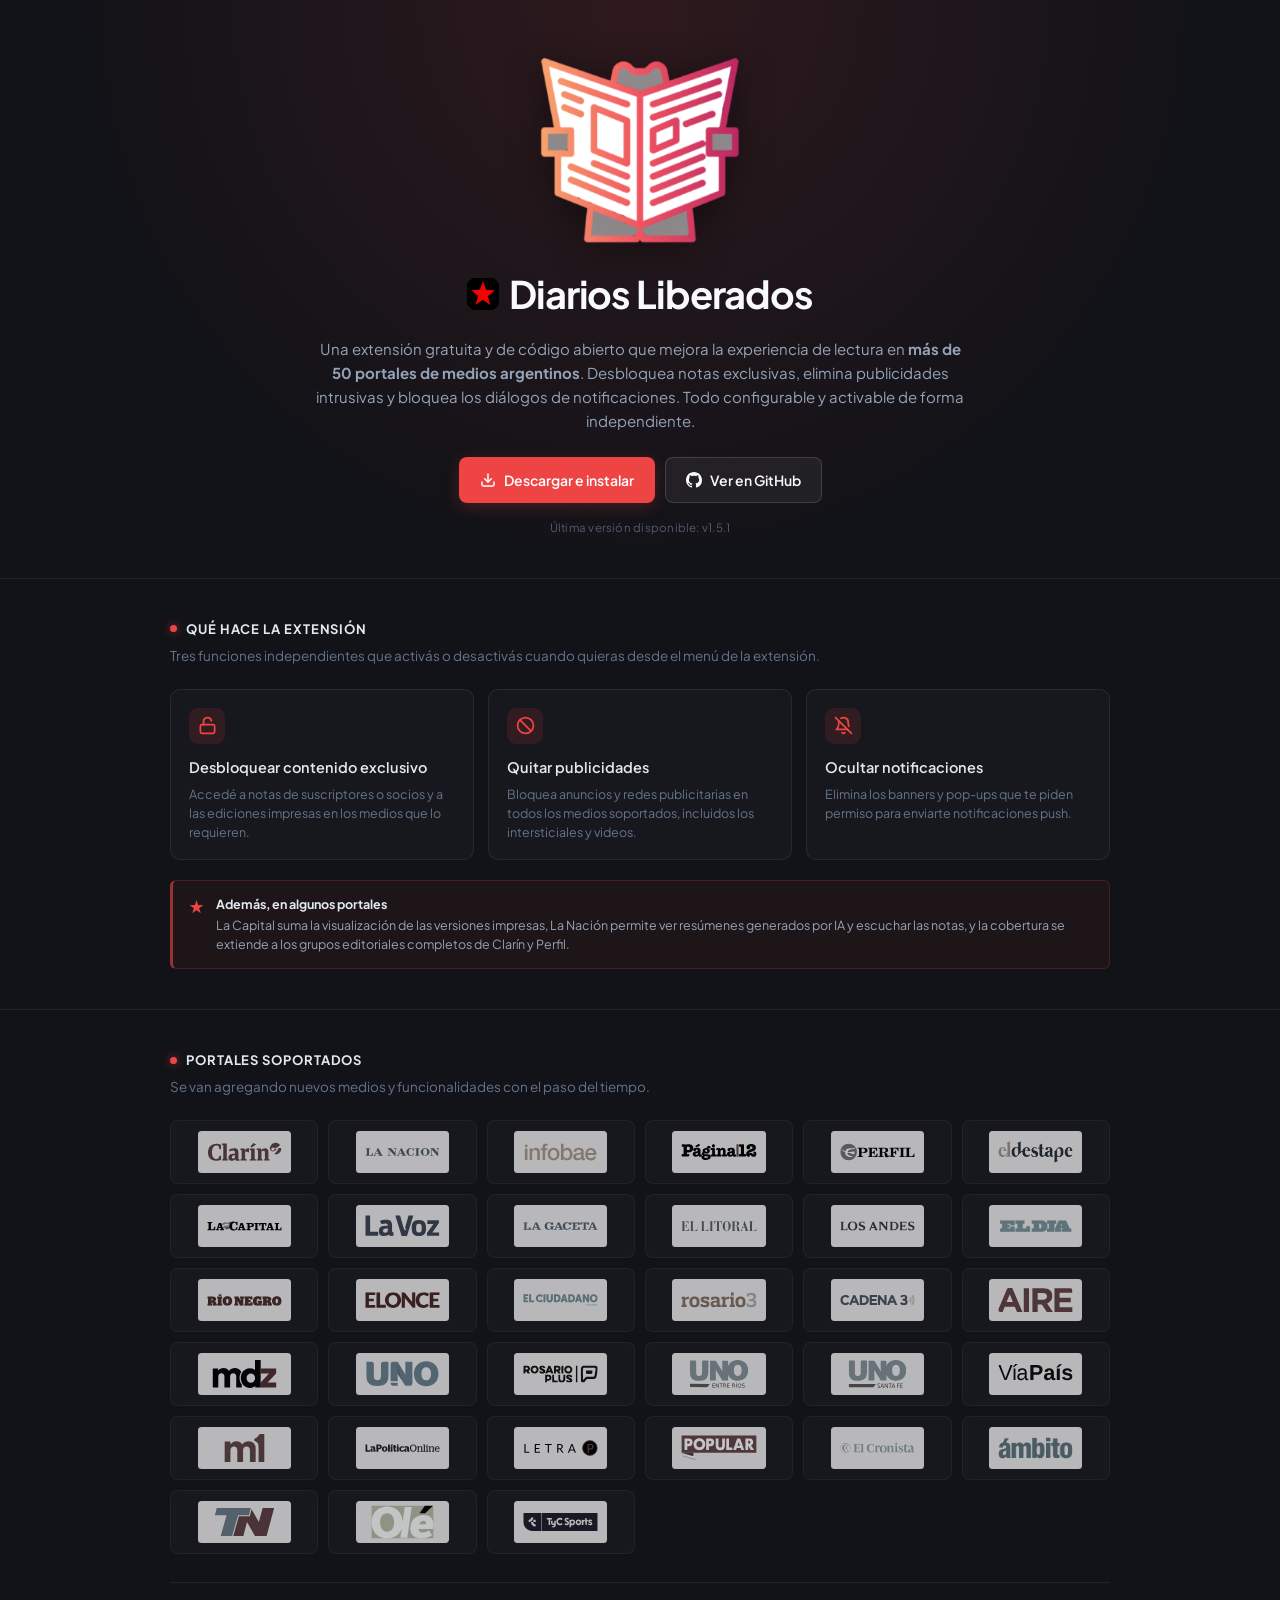
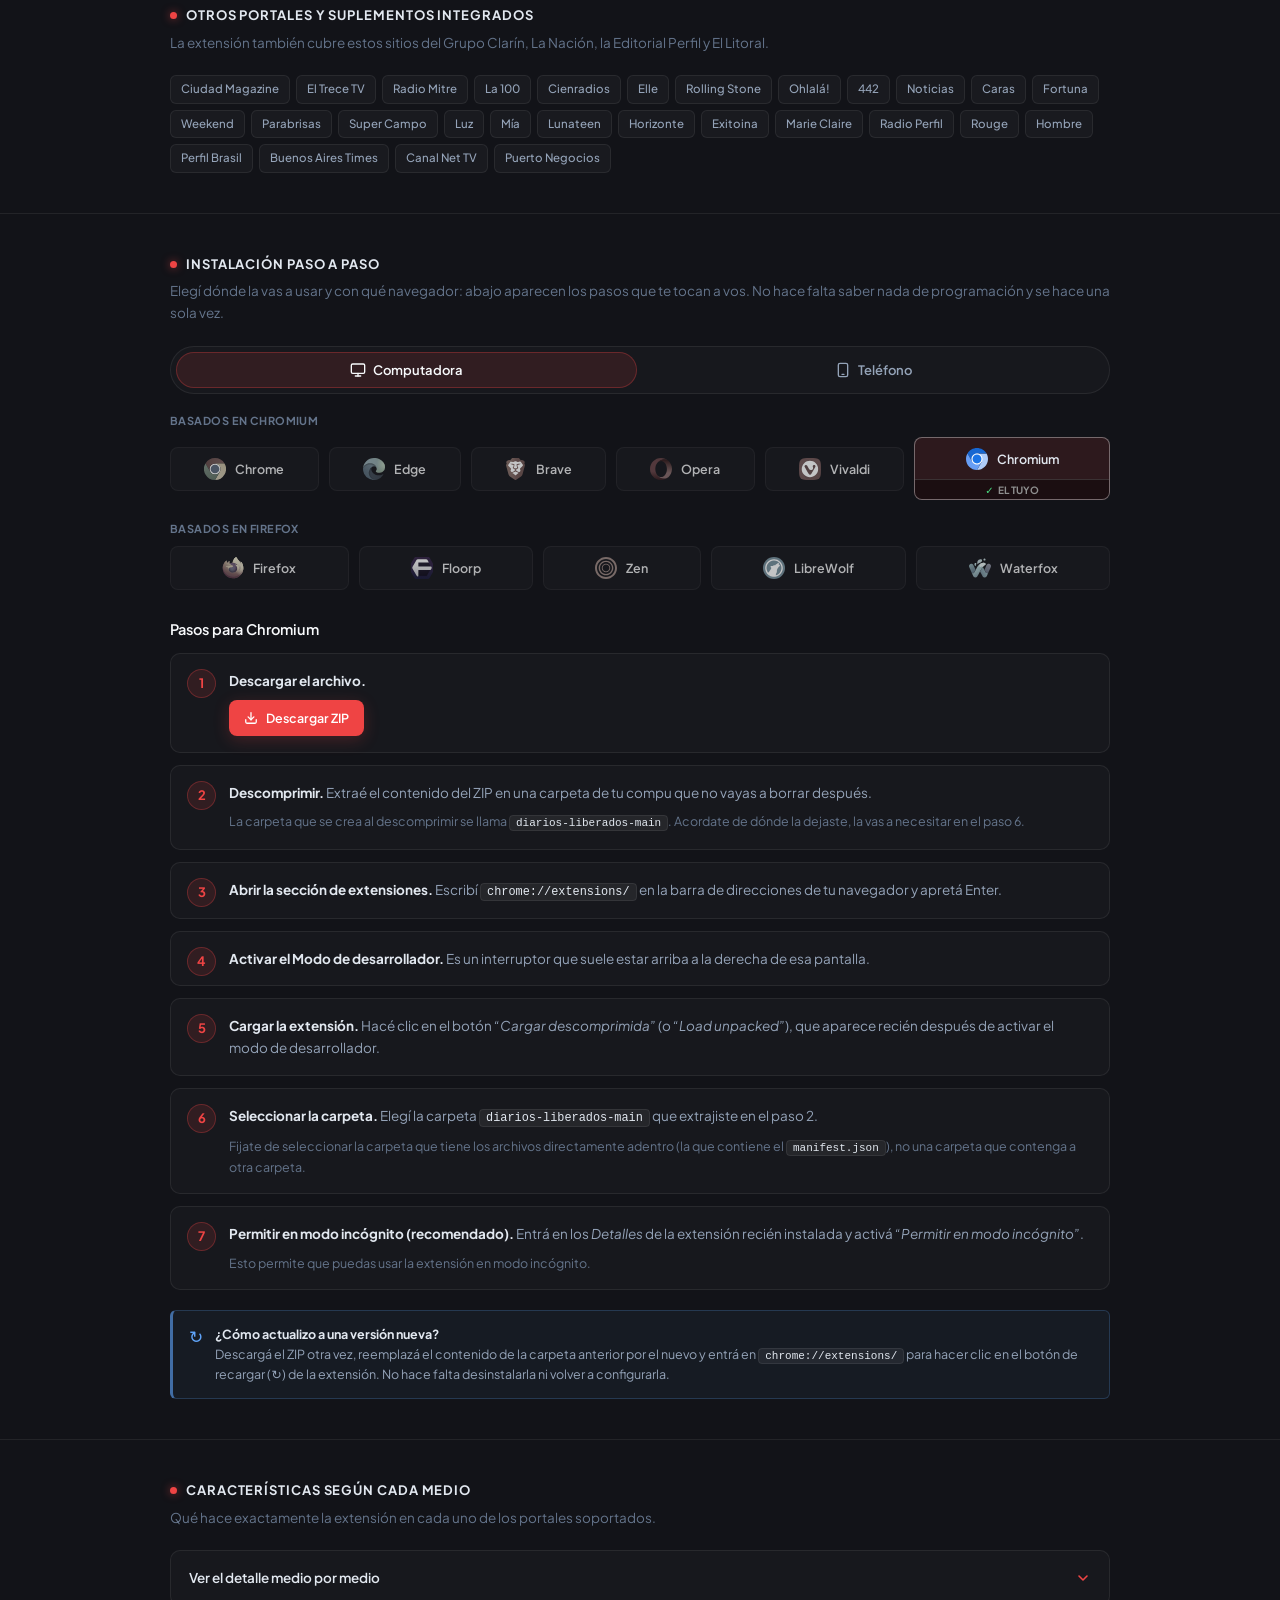
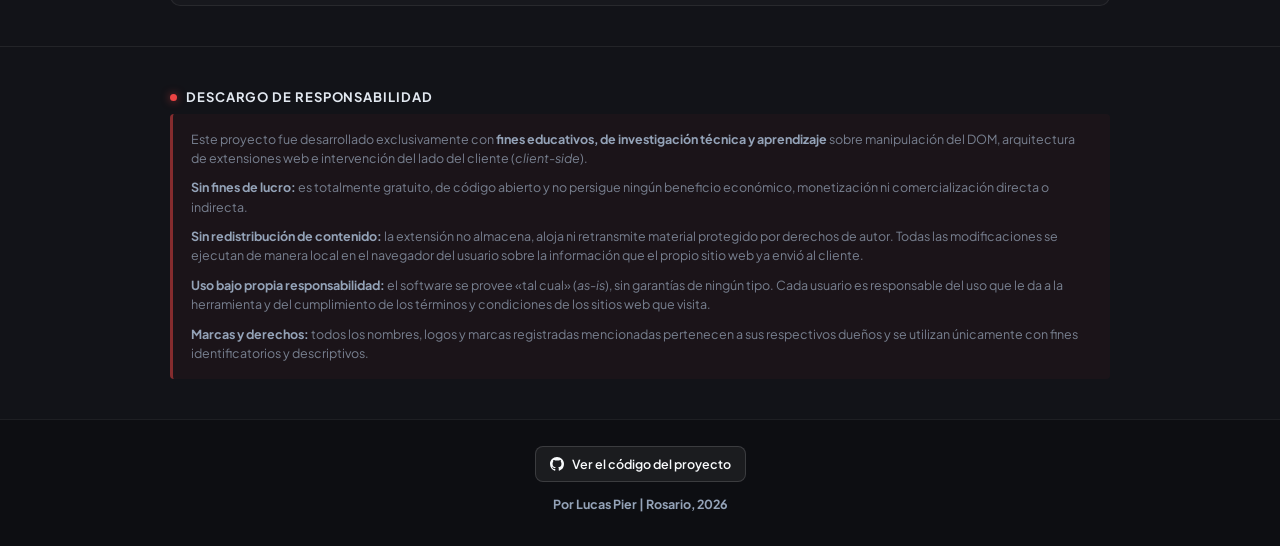
==== index.html @ 89cc28f6 "fix(landing): se corrige la captura del aviso de instalación en Firefox" ====
<!DOCTYPE html>
<html lang="es-AR">

<head>
    <meta charset="utf-8">
    <meta name="viewport" content="width=device-width, initial-scale=1.0">
    <title>Diarios Liberados — Mejorá tu lectura en los diarios argentinos</title>
    <meta name="description"
        content="Extensión gratuita que desbloquea notas de suscriptores, quita publicidades y bloquea notificaciones en más de 50 medios argentinos. Chrome, Firefox y Android.">
    <meta name="author" content="Lucas Pier">
    <meta name="theme-color" content="#121318">

    <!-- El popup abre esta página con ?version=X.Y.Z, así que existen tantas URLs
         distintas como versiones publicadas. El canonical las consolida en una. -->
    <link rel="canonical" href="https://lucaspier.github.io/diarios-liberados/">
    <meta name="robots" content="index, follow, max-image-preview:large">

    <link rel="icon" type="image/png" sizes="32x32" href="imagenes/favicon-32x32.png">
    <link rel="icon" type="image/png" sizes="96x96" href="imagenes/favicon-96x96.png">
    <link rel="apple-touch-icon" href="imagenes/favicon-144x144.png">

    <!-- Open Graph. Las URLs van absolutas a propósito: los scrapers de las redes
         y de los mensajeros no resuelven rutas relativas y dejarían la tarjeta sin
         imagen. -->
    <meta property="og:type" content="website">
    <meta property="og:site_name" content="Diarios Liberados">
    <meta property="og:locale" content="es_AR">
    <meta property="og:url" content="https://lucaspier.github.io/diarios-liberados/">
    <meta property="og:title" content="Diarios Liberados — Mejorá tu lectura en los diarios argentinos">
    <meta property="og:description"
        content="Extensión gratuita que desbloquea notas de suscriptores, quita publicidades y bloquea notificaciones en más de 50 medios argentinos. Chrome, Firefox y Android.">
    <meta property="og:image" content="https://lucaspier.github.io/diarios-liberados/imagenes/ogimage.png">
    <meta property="og:image:width" content="1200">
    <meta property="og:image:height" content="630">
    <meta property="og:image:alt" content="Diarios Liberados: extensión para leer los diarios argentinos sin publicidades ni muros de pago">

    <meta name="twitter:card" content="summary_large_image">
    <meta name="twitter:title" content="Diarios Liberados — Mejorá tu lectura en los diarios argentinos">
    <meta name="twitter:description"
        content="Extensión gratuita que desbloquea notas de suscriptores, quita publicidades y bloquea notificaciones en más de 50 medios argentinos.">
    <meta name="twitter:image" content="https://lucaspier.github.io/diarios-liberados/imagenes/ogimage.png">

    <link rel="preconnect" href="https://fonts.googleapis.com">
    <link rel="preconnect" href="https://fonts.gstatic.com" crossorigin>
    <link href="https://fonts.googleapis.com/css2?family=Plus+Jakarta+Sans:wght@400;500;600;700&display=swap"
        rel="stylesheet">
    <link rel="stylesheet" href="css/landing.css">

    <!-- Datos estructurados para los buscadores.
         Sin `softwareVersion` a propósito: el número de versión vive únicamente en
         manifest.json y acá quedaría desactualizado en cada release. -->
    <script type="application/ld+json">
    {
        "@context": "https://schema.org",
        "@type": "SoftwareApplication",
        "name": "Diarios Liberados",
        "applicationCategory": "BrowserApplication",
        "operatingSystem": "Windows, macOS, Linux, Android",
        "url": "https://lucaspier.github.io/diarios-liberados/",
        "image": "https://lucaspier.github.io/diarios-liberados/imagenes/ogimage.png",
        "description": "Extensión gratuita y de código abierto que mejora la lectura en más de 50 portales de medios argentinos: desbloquea notas de suscriptores, quita publicidades y bloquea los diálogos de notificaciones. Disponible para navegadores basados en Chromium, para Firefox y para Firefox en Android.",
        "inLanguage": "es-AR",
        "isAccessibleForFree": true,
        "author": {
            "@type": "Person",
            "name": "Lucas Pier"
        },
        "offers": {
            "@type": "Offer",
            "price": "0",
            "priceCurrency": "ARS"
        },
        "codeRepository": "https://github.com/LucasPier/diarios-liberados"
    }
    </script>
</head>

<body>

    <!-- ═══════════════════════════════════════════════════════
         Hero
         ═══════════════════════════════════════════════════════ -->
    <header class="hero">
        <div class="wrap">
            <img src="imagenes/lector.png" alt="" class="hero-logo" width="512" height="512" fetchpriority="high">
            <h1><img src="imagenes/favicon-96x96.png" alt="" width="32" height="32">Diarios Liberados</h1>

            <p class="hero-desc">
                Una extensión gratuita y de código abierto que mejora la experiencia de lectura en
                <strong>más de 50 portales de medios argentinos</strong>. Desbloquea notas exclusivas,
                elimina publicidades intrusivas y bloquea los diálogos de notificaciones.
                Todo configurable y activable de forma independiente.
            </p>

            <div class="hero-actions">
                <a class="btn btn-accent" href="#instalacion">
                    <svg width="16" height="16" viewBox="0 0 24 24" fill="none" stroke="currentColor" stroke-width="2.2"
                        stroke-linecap="round" stroke-linejoin="round" aria-hidden="true">
                        <path d="M21 15v4a2 2 0 0 1-2 2H5a2 2 0 0 1-2-2v-4" />
                        <polyline points="7 10 12 15 17 10" />
                        <line x1="12" y1="15" x2="12" y2="3" />
                    </svg>
                    Descargar e instalar
                </a>
                <a class="btn btn-ghost" href="https://github.com/LucasPier/diarios-liberados" target="_blank"
                    rel="noopener">
                    <svg width="16" height="16" viewBox="0 0 24 24" fill="currentColor" aria-hidden="true">
                        <path
                            d="M12 0C5.37 0 0 5.37 0 12c0 5.31 3.435 9.795 8.205 11.385.6.105.825-.255.825-.57 0-.285-.015-1.23-.015-2.235-3.015.555-3.795-.735-4.035-1.41-.135-.345-.72-1.41-1.23-1.695-.42-.225-1.02-.78-.015-.795.945-.015 1.62.87 1.845 1.23 1.08 1.815 2.805 1.305 3.495.99.105-.78.42-1.305.765-1.605-2.67-.3-5.46-1.335-5.46-5.925 0-1.305.465-2.385 1.23-3.225-.12-.3-.54-1.53.12-3.18 0 0 1.005-.315 3.3 1.23.96-.27 1.98-.405 3-.405s2.04.135 3 .405c2.295-1.56 3.3-1.23 3.3-1.23.66 1.65.24 2.88.12 3.18.765.84 1.23 1.905 1.23 3.225 0 4.605-2.805 5.625-5.475 5.925.435.375.81 1.095.81 2.22 0 1.605-.015 2.895-.015 3.3 0 .315.225.69.825.57A12.02 12.02 0 0024 12c0-6.63-5.37-12-12-12z" />
                    </svg>
                    Ver en GitHub
                </a>
            </div>

            <!-- Nota discreta: solo se muestra cuando NO hay comparación de versiones -->
            <p class="version-note" id="version-badge" hidden></p>

            <!-- Estado de versión: lo completa js/landing.js según ?version=X.Y.Z -->
            <div class="version-status" id="version-status" hidden>
                <span class="version-status-icon" id="version-status-icon" aria-hidden="true"></span>
                <div class="version-status-body">
                    <strong class="version-status-title" id="version-status-title"></strong>
                    <span class="version-status-text" id="version-status-text"></span>
                </div>
                <a class="btn btn-accent btn-sm" id="version-status-action" href="#instalacion" hidden>Descargar</a>
            </div>
        </div>
    </header>

    <main>

        <!-- ═══════════════════════════════════════════════════
             Qué hace
             ═══════════════════════════════════════════════════ -->
        <section id="funcionalidades">
            <div class="wrap">
                <h2 class="section-title"><span class="badge-dot"></span> Qué hace la extensión</h2>
                <p class="section-lead">Tres funciones independientes que activás o desactivás cuando quieras desde el
                    menú de la extensión.</p>

                <div class="features">
                    <article class="feature-card">
                        <div class="feature-icon">
                            <svg width="19" height="19" viewBox="0 0 24 24" fill="none" stroke="currentColor"
                                stroke-width="2.2" stroke-linecap="round" stroke-linejoin="round" aria-hidden="true">
                                <rect x="3" y="11" width="18" height="11" rx="2" />
                                <path d="M7 11V7a5 5 0 0 1 9.9-1" />
                            </svg>
                        </div>
                        <h3>Desbloquear contenido exclusivo</h3>
                        <p>Accedé a notas de suscriptores o socios y a las ediciones impresas en los medios que lo
                            requieren.</p>
                    </article>

                    <article class="feature-card">
                        <div class="feature-icon">
                            <svg width="19" height="19" viewBox="0 0 24 24" fill="none" stroke="currentColor"
                                stroke-width="2.2" stroke-linecap="round" stroke-linejoin="round" aria-hidden="true">
                                <circle cx="12" cy="12" r="10" />
                                <line x1="4.93" y1="4.93" x2="19.07" y2="19.07" />
                            </svg>
                        </div>
                        <h3>Quitar publicidades</h3>
                        <p>Bloquea anuncios y redes publicitarias en todos los medios soportados, incluidos los
                            intersticiales y videos.</p>
                    </article>

                    <article class="feature-card">
                        <div class="feature-icon">
                            <svg width="19" height="19" viewBox="0 0 24 24" fill="none" stroke="currentColor"
                                stroke-width="2.2" stroke-linecap="round" stroke-linejoin="round" aria-hidden="true">
                                <path d="M13.73 21a2 2 0 0 1-3.46 0" />
                                <path d="M18.63 13A17.9 17.9 0 0 1 18 8" />
                                <path d="M6.26 6.26A5.86 5.86 0 0 0 6 8c0 7-3 9-3 9h14" />
                                <path d="M18 8a6 6 0 0 0-9.33-5" />
                                <line x1="2" y1="2" x2="22" y2="22" />
                            </svg>
                        </div>
                        <h3>Ocultar notificaciones</h3>
                        <p>Elimina los banners y pop-ups que te piden permiso para enviarte notificaciones push.</p>
                    </article>
                </div>

                <div class="callout" style="margin-top:20px">
                    <span class="callout-icon" aria-hidden="true">★</span>
                    <p>
                        <strong>Además, en algunos portales</strong>
                        La Capital suma la visualización de las versiones impresas, La Nación permite ver resúmenes
                        generados por IA y escuchar las notas, y la cobertura se extiende a los grupos editoriales
                        completos de Clarín y Perfil.
                    </p>
                </div>
            </div>
        </section>

        <!-- ═══════════════════════════════════════════════════
             Portales soportados
             ═══════════════════════════════════════════════════ -->
        <section id="portales">
            <div class="wrap">
                <h2 class="section-title"><span class="badge-dot"></span> Portales soportados</h2>
                <p class="section-lead">Se van agregando nuevos medios y funcionalidades con el paso del tiempo.</p>

                <div class="portales-grid">
                    <a class="portal-card" href="#medio-clarin" title="Ver qué hace la extensión en Clarín"><img src="imagenes/logos/clarin.svg" alt="Clarín" loading="lazy"></a>
                    <a class="portal-card" href="#medio-lanacion" title="Ver qué hace la extensión en La Nación"><img src="imagenes/logos/lanacion.svg" alt="La Nación" loading="lazy"></a>
                    <a class="portal-card" href="#medio-infobae" title="Ver qué hace la extensión en Infobae"><img src="imagenes/logos/infobae.svg" alt="Infobae" loading="lazy"></a>
                    <a class="portal-card" href="#medio-pagina12" title="Ver qué hace la extensión en Página/12"><img src="imagenes/logos/pagina12.svg" alt="Página/12" loading="lazy"></a>
                    <a class="portal-card" href="#medio-perfil" title="Ver qué hace la extensión en Perfil"><img src="imagenes/logos/perfil.svg" alt="Perfil" loading="lazy"></a>
                    <a class="portal-card" href="#medio-eldestape" title="Ver qué hace la extensión en El Destape"><img src="imagenes/logos/eldestape.svg" alt="El Destape" loading="lazy"></a>
                    <a class="portal-card" href="#medio-lacapital" title="Ver qué hace la extensión en La Capital"><img src="imagenes/logos/lacapital.svg" alt="La Capital" loading="lazy"></a>
                    <a class="portal-card" href="#medio-lavoz" title="Ver qué hace la extensión en La Voz del Interior"><img src="imagenes/logos/lavoz.svg" alt="La Voz del Interior" loading="lazy"></a>
                    <a class="portal-card" href="#medio-lagaceta" title="Ver qué hace la extensión en La Gaceta"><img src="imagenes/logos/lagaceta.svg" alt="La Gaceta" loading="lazy"></a>
                    <a class="portal-card" href="#medio-ellitoral" title="Ver qué hace la extensión en El Litoral"><img src="imagenes/logos/ellitoral.svg" alt="El Litoral" loading="lazy"></a>
                    <a class="portal-card" href="#medio-losandes" title="Ver qué hace la extensión en Los Andes"><img src="imagenes/logos/losandes.svg" alt="Los Andes" loading="lazy"></a>
                    <a class="portal-card" href="#medio-eldia" title="Ver qué hace la extensión en El Día"><img src="imagenes/logos/eldia.svg" alt="El Día" loading="lazy"></a>
                    <a class="portal-card" href="#medio-rionegro" title="Ver qué hace la extensión en Río Negro"><img src="imagenes/logos/rionegro.svg" alt="Río Negro" loading="lazy"></a>
                    <a class="portal-card" href="#medio-elonce" title="Ver qué hace la extensión en Elonce"><img src="imagenes/logos/elonce.svg" alt="Elonce" loading="lazy"></a>
                    <a class="portal-card" href="#medio-elciudadano" title="Ver qué hace la extensión en El Ciudadano"><img src="imagenes/logos/elciudadano.svg" alt="El Ciudadano" loading="lazy"></a>
                    <a class="portal-card" href="#medio-rosario3" title="Ver qué hace la extensión en Rosario3"><img src="imagenes/logos/rosario3.svg" alt="Rosario3" loading="lazy"></a>
                    <a class="portal-card" href="#medio-cadena3" title="Ver qué hace la extensión en Cadena 3"><img src="imagenes/logos/cadena3.svg" alt="Cadena 3" loading="lazy"></a>
                    <a class="portal-card" href="#medio-airedesantafe" title="Ver qué hace la extensión en Aire de Santa Fe"><img src="imagenes/logos/airedesantafe.svg" alt="Aire de Santa Fe" loading="lazy"></a>
                    <a class="portal-card" href="#medio-mdz" title="Ver qué hace la extensión en MDZ Online"><img src="imagenes/logos/mdz.svg" alt="MDZ Online" loading="lazy"></a>
                    <a class="portal-card" href="#medio-uno" title="Ver qué hace la extensión en Diario Uno"><img src="imagenes/logos/uno.svg" alt="Diario Uno" loading="lazy"></a>
                    <a class="portal-card" href="#medio-rosarioplus" title="Ver qué hace la extensión en Rosario Plus"><img src="imagenes/logos/rosarioplus.svg" alt="Rosario Plus" loading="lazy"></a>
                    <a class="portal-card" href="#medio-unoentrerios" title="Ver qué hace la extensión en Diario Uno Entre Ríos"><img src="imagenes/logos/unoentrerios.svg" alt="Diario Uno Entre Ríos" loading="lazy"></a>
                    <a class="portal-card" href="#medio-unosantafe" title="Ver qué hace la extensión en Diario Uno Santa Fe"><img src="imagenes/logos/unosantafe.svg" alt="Diario Uno Santa Fe" loading="lazy"></a>
                    <a class="portal-card" href="#medio-viapais" title="Ver qué hace la extensión en Vía País"><img src="imagenes/logos/viapais.svg" alt="Vía País" loading="lazy"></a>
                    <a class="portal-card" href="#medio-minutouno" title="Ver qué hace la extensión en Minuto Uno"><img src="imagenes/logos/minutouno.svg" alt="Minuto Uno" loading="lazy"></a>
                    <a class="portal-card" href="#medio-lpo" title="Ver qué hace la extensión en La Política Online"><img src="imagenes/logos/lpo.svg" alt="La Política Online" loading="lazy"></a>
                    <a class="portal-card" href="#medio-letrap" title="Ver qué hace la extensión en Letra P"><img src="imagenes/logos/letrap.svg" alt="Letra P" loading="lazy"></a>
                    <a class="portal-card" href="#medio-diariopopular" title="Ver qué hace la extensión en Diario Popular"><img src="imagenes/logos/diariopopular.svg" alt="Diario Popular" loading="lazy"></a>
                    <a class="portal-card" href="#medio-elcronista" title="Ver qué hace la extensión en El Cronista"><img src="imagenes/logos/elcronista.svg" alt="El Cronista" loading="lazy"></a>
                    <a class="portal-card" href="#medio-ambito" title="Ver qué hace la extensión en Ámbito"><img src="imagenes/logos/ambito.svg" alt="Ámbito" loading="lazy"></a>
                    <a class="portal-card" href="#medio-tn" title="Ver qué hace la extensión en TN"><img src="imagenes/logos/tn.svg" alt="TN" loading="lazy"></a>
                    <a class="portal-card" href="#medio-ole" title="Ver qué hace la extensión en Olé"><img src="imagenes/logos/ole.svg" alt="Olé" loading="lazy"></a>
                    <a class="portal-card" href="#medio-tycsports" title="Ver qué hace la extensión en TyC Sports"><img src="imagenes/logos/tycsports.svg" alt="TyC Sports" loading="lazy"></a>
                </div>

                <div class="otros">
                    <h2 class="section-title"><span class="badge-dot"></span> Otros portales y suplementos integrados
                    </h2>
                    <p class="section-lead">La extensión también cubre estos sitios del Grupo Clarín, La Nación, la
                        Editorial Perfil y El Litoral.</p>
                    <div class="otros-list">
                        <!-- Grupo Clarín -->
                        <a href="#medio-clarin" target="_blank" rel="noopener">Ciudad Magazine</a>
                        <a href="#medio-clarin" target="_blank" rel="noopener">El Trece TV</a>
                        <a href="#medio-clarin" target="_blank" rel="noopener">Radio Mitre</a>
                        <a href="#medio-clarin" target="_blank" rel="noopener">La 100</a>
                        <a href="#medio-clarin" target="_blank" rel="noopener">Cienradios</a>
                        <a href="#medio-clarin" target="_blank" rel="noopener">Elle</a>
                        <!-- La Nación -->
                        <a href="#medio-lanacion" target="_blank" rel="noopener">Rolling Stone</a>
                        <a href="#medio-lanacion" target="_blank" rel="noopener">Ohlalá!</a>
                        <!-- Editorial Perfil -->
                        <a href="#medio-perfil" target="_blank" rel="noopener">442</a>
                        <a href="#medio-perfil" target="_blank" rel="noopener">Noticias</a>
                        <a href="#medio-perfil" target="_blank" rel="noopener">Caras</a>
                        <a href="#medio-perfil" target="_blank" rel="noopener">Fortuna</a>
                        <a href="#medio-perfil" target="_blank" rel="noopener">Weekend</a>
                        <a href="#medio-perfil" target="_blank" rel="noopener">Parabrisas</a>
                        <a href="#medio-perfil" target="_blank" rel="noopener">Super Campo</a>
                        <a href="#medio-perfil" target="_blank" rel="noopener">Luz</a>
                        <a href="#medio-perfil" target="_blank" rel="noopener">Mía</a>
                        <a href="#medio-perfil" target="_blank" rel="noopener">Lunateen</a>
                        <a href="#medio-perfil" target="_blank" rel="noopener">Horizonte</a>
                        <a href="#medio-perfil" target="_blank" rel="noopener">Exitoina</a>
                        <a href="#medio-perfil" target="_blank" rel="noopener">Marie Claire</a>
                        <a href="#medio-perfil" target="_blank" rel="noopener">Radio Perfil</a>
                        <a href="#medio-perfil" target="_blank" rel="noopener">Rouge</a>
                        <a href="#medio-perfil" target="_blank" rel="noopener">Hombre</a>
                        <a href="#medio-perfil" target="_blank" rel="noopener">Perfil Brasil</a>
                        <a href="#medio-perfil" target="_blank" rel="noopener">Buenos Aires Times</a>
                        <a href="#medio-perfil" target="_blank" rel="noopener">Canal Net TV</a>
                        <!-- El Litoral -->
                        <a href="#medio-ellitoral" target="_blank" rel="noopener">Puerto Negocios</a>
                    </div>
                </div>
            </div>
        </section>

        <!-- ═══════════════════════════════════════════════════
             Instalación — navegadores compatibles + pasos
             ═══════════════════════════════════════════════════ -->
        <section id="instalacion">
            <div class="wrap">
                <h2 class="section-title"><span class="badge-dot"></span> Instalación paso a paso</h2>
                <p class="section-lead">Elegí dónde la vas a usar y con qué navegador: abajo aparecen los pasos que te
                    tocan a vos. No hace falta saber nada de programación y se hace una sola vez.</p>

                <!-- Aviso contextual: lo completa js/landing.js según el navegador y la plataforma -->
                <div class="callout callout-top" id="navegadores-aviso" hidden>
                    <span class="callout-icon" aria-hidden="true">⚠</span>
                    <p>
                        <strong id="navegadores-aviso-titulo"></strong>
                        <span id="navegadores-aviso-texto"></span>
                    </p>
                </div>

                <!-- Pestañas de plataforma. Sin JS quedan ocultas y los dos paneles se
                     muestran apilados: la sección sigue explicando cómo instalar. -->
                <div class="plataforma-tabs" id="plataforma-tabs" role="tablist"
                    aria-label="Dónde vas a usar la extensión" hidden>
                    <button type="button" class="plataforma-tab" role="tab" id="tab-escritorio"
                        aria-controls="panel-escritorio" aria-selected="true" data-plataforma="escritorio">
                        <svg width="16" height="16" viewBox="0 0 24 24" fill="none" stroke="currentColor"
                            stroke-width="2" stroke-linecap="round" stroke-linejoin="round" aria-hidden="true">
                            <rect x="2" y="3" width="20" height="14" rx="2" />
                            <line x1="8" y1="21" x2="16" y2="21" />
                            <line x1="12" y1="17" x2="12" y2="21" />
                        </svg>
                        Computadora
                    </button>
                    <button type="button" class="plataforma-tab" role="tab" id="tab-movil" aria-controls="panel-movil"
                        aria-selected="false" tabindex="-1" data-plataforma="movil">
                        <svg width="16" height="16" viewBox="0 0 24 24" fill="none" stroke="currentColor"
                            stroke-width="2" stroke-linecap="round" stroke-linejoin="round" aria-hidden="true">
                            <rect x="5" y="2" width="14" height="20" rx="2.5" />
                            <line x1="10.5" y1="18.5" x2="13.5" y2="18.5" />
                        </svg>
                        Teléfono
                    </button>
                </div>

                <!-- ── Computadora ──────────────────────────────────────────────── -->
                <div class="plataforma-panel" id="panel-escritorio" role="tabpanel" aria-labelledby="tab-escritorio">

                    <h3 class="plataforma-titulo">En la computadora</h3>

                    <div id="navegadores">
                        <div class="navegadores-grupo">
                            <p class="navegadores-grupo-titulo">Basados en Chromium</p>
                            <div class="navegadores-franja">
                                <button type="button" class="navegador" data-navegador="chrome" data-camino="chromium"
                                    data-esquema="chrome" data-nombre="Chrome">
                                    <img src="imagenes/navegadores/chrome.svg" alt="" width="22" height="22">
                                    <span>Chrome</span>
                                </button>
                                <button type="button" class="navegador" data-navegador="edge" data-camino="chromium"
                                    data-esquema="edge" data-nombre="Edge">
                                    <img src="imagenes/navegadores/edge.svg" alt="" width="22" height="22">
                                    <span>Edge</span>
                                </button>
                                <button type="button" class="navegador" data-navegador="brave" data-camino="chromium"
                                    data-esquema="brave" data-nombre="Brave">
                                    <img src="imagenes/navegadores/brave.svg" alt="" width="22" height="22">
                                    <span>Brave</span>
                                </button>
                                <button type="button" class="navegador" data-navegador="opera" data-camino="chromium"
                                    data-esquema="opera" data-nombre="Opera">
                                    <img src="imagenes/navegadores/opera.svg" alt="" width="22" height="22">
                                    <span>Opera</span>
                                </button>
                                <button type="button" class="navegador" data-navegador="vivaldi" data-camino="chromium"
                                    data-esquema="vivaldi" data-nombre="Vivaldi">
                                    <img src="imagenes/navegadores/vivaldi.svg" alt="" width="22" height="22">
                                    <span>Vivaldi</span>
                                </button>
                                <button type="button" class="navegador" data-navegador="chromium" data-camino="chromium"
                                    data-esquema="chrome" data-nombre="Chromium">
                                    <img src="imagenes/navegadores/chromium.svg" alt="" width="22" height="22">
                                    <span>Chromium</span>
                                </button>
                            </div>
                        </div>

                        <div class="navegadores-grupo">
                            <p class="navegadores-grupo-titulo">Basados en Firefox</p>
                            <div class="navegadores-franja">
                                <button type="button" class="navegador" data-navegador="firefox" data-camino="firefox"
                                    data-nombre="Firefox">
                                    <img src="imagenes/navegadores/firefox.svg" alt="" width="22" height="22">
                                    <span>Firefox</span>
                                </button>
                                <button type="button" class="navegador" data-navegador="floorp" data-camino="firefox"
                                    data-nombre="Floorp">
                                    <img src="imagenes/navegadores/floorp.svg" alt="" width="22" height="22">
                                    <span>Floorp</span>
                                </button>
                                <button type="button" class="navegador" data-navegador="zen" data-camino="firefox"
                                    data-nombre="Zen">
                                    <img src="imagenes/navegadores/zen.svg" alt="" width="22" height="22">
                                    <span>Zen</span>
                                </button>
                                <button type="button" class="navegador" data-navegador="librewolf" data-camino="firefox"
                                    data-nombre="LibreWolf">
                                    <img src="imagenes/navegadores/librewolf.svg" alt="" width="22" height="22">
                                    <span>LibreWolf</span>
                                </button>
                                <button type="button" class="navegador" data-navegador="waterfox" data-camino="firefox"
                                    data-nombre="Waterfox">
                                    <img src="imagenes/navegadores/waterfox.svg" alt="" width="22" height="22">
                                    <span>Waterfox</span>
                                </button>
                            </div>
                        </div>
                    </div>

                    <!-- ── Camino: Chromium ─────────────────────────────────────── -->
                    <div class="camino" id="camino-chromium">
                        <h3 class="camino-titulo">Pasos para <span data-token="nombre">Chrome, Edge, Brave, Opera,
                                Vivaldi y Chromium</span></h3>

                        <ol class="pasos">
                            <li>
                                <strong>Descargar el archivo.</strong>
                                <span class="paso-extra">
                                    <a class="btn btn-accent btn-sm" data-zip-link
                                        href="https://github.com/LucasPier/diarios-liberados/archive/refs/heads/main.zip">
                                        <svg width="14" height="14" viewBox="0 0 24 24" fill="none"
                                            stroke="currentColor" stroke-width="2.2" stroke-linecap="round"
                                            stroke-linejoin="round" aria-hidden="true">
                                            <path d="M21 15v4a2 2 0 0 1-2 2H5a2 2 0 0 1-2-2v-4" />
                                            <polyline points="7 10 12 15 17 10" />
                                            <line x1="12" y1="15" x2="12" y2="3" />
                                        </svg>
                                        Descargar ZIP
                                    </a>
                                </span>
                            </li>
                            <li>
                                <strong>Descomprimir.</strong> Extraé el contenido del ZIP en una carpeta de tu compu que
                                no vayas a borrar después.
                                <span class="paso-extra">La carpeta que se crea al descomprimir se llama
                                    <code>diarios-liberados-main</code>. Acordate de dónde la dejaste, la vas a necesitar
                                    en el paso 6.</span>
                            </li>
                            <li>
                                <strong>Abrir la sección de extensiones.</strong> Escribí <code
                                    data-token="esquema">chrome://extensions/</code> en la barra de direcciones de tu
                                navegador y apretá Enter.
                                <span class="paso-extra" data-generico>Según el navegador que uses puede ser
                                    <code>edge://extensions/</code>, <code>brave://extensions/</code>,
                                    <code>opera://extensions/</code> o <code>vivaldi://extensions/</code>.</span>
                            </li>
                            <li>
                                <strong>Activar el Modo de desarrollador.</strong> Es un interruptor que suele estar
                                arriba a la derecha de esa pantalla.
                            </li>
                            <li>
                                <strong>Cargar la extensión.</strong> Hacé clic en el botón <em>“Cargar
                                    descomprimida”</em> (o <em>“Load unpacked”</em>), que aparece recién después de
                                activar el modo de desarrollador.
                            </li>
                            <li>
                                <strong>Seleccionar la carpeta.</strong> Elegí la carpeta
                                <code>diarios-liberados-main</code> que extrajiste en el paso 2.
                                <span class="paso-extra">Fijate de seleccionar la carpeta que tiene los archivos
                                    directamente adentro (la que contiene el <code>manifest.json</code>), no una carpeta
                                    que contenga a otra carpeta.</span>
                            </li>
                            <li>
                                <strong>Permitir en modo incógnito (recomendado).</strong> Entrá en los <em>Detalles</em>
                                de la extensión recién instalada y activá <em>“Permitir en modo incógnito”</em>.
                                <span class="paso-extra">Esto permite que puedas usar la extensión en modo
                                    incógnito.</span>
                            </li>
                        </ol>

                        <div class="callout callout-info">
                            <span class="callout-icon" aria-hidden="true">↻</span>
                            <p>
                                <strong>¿Cómo actualizo a una versión nueva?</strong>
                                Descargá el ZIP otra vez, reemplazá el contenido de la carpeta anterior por el nuevo y
                                entrá en <code data-token="esquema">chrome://extensions/</code> para hacer clic en el
                                botón de recargar (↻) de la extensión. No hace falta desinstalarla ni volver a
                                configurarla.
                            </p>
                        </div>
                    </div>

                    <!-- ── Camino: Firefox de escritorio ────────────────────────── -->
                    <div class="camino" id="camino-firefox">
                        <h3 class="camino-titulo">Pasos para <span data-token="nombre">Firefox</span></h3>

                        <ol class="pasos">
                            <li>
                                <strong>Empezar la instalación.</strong> Tiene que ser un clic en este botón, hecho
                                desde el navegador donde la querés instalar.
                                <span class="paso-extra">
                                    <a class="btn btn-accent btn-sm" data-xpi-link
                                        href="https://github.com/LucasPier/diarios-liberados/releases/latest">
                                        <svg width="14" height="14" viewBox="0 0 24 24" fill="none"
                                            stroke="currentColor" stroke-width="2.2" stroke-linecap="round"
                                            stroke-linejoin="round" aria-hidden="true">
                                            <path d="M21 15v4a2 2 0 0 1-2 2H5a2 2 0 0 1-2-2v-4" />
                                            <polyline points="7 10 12 15 17 10" />
                                            <line x1="12" y1="15" x2="12" y2="3" />
                                        </svg>
                                        Instalar la extensión
                                    </a>
                                </span>
                            </li>
                            <li>
                                <strong>Seguir con la instalación.</strong> Firefox va a preguntar arriba
                                <em>“¿Permitir que lucaspier.github.io instale un complemento?”</em>. Hacé clic en
                                <em>“Seguir con la instalación”</em>.
                                <span class="paso-extra">No es un error ni significa que la extensión sea peligrosa:
                                    Firefox lo pregunta con cualquier complemento que no venga de su tienda
                                    oficial.</span>
                                <span class="paso-extra">Puede que no te aparezca. Firefox pregunta una sola vez por
                                    sitio, así que si ya instalaste algo desde acá vas a saltar directo al paso 3.</span>
                                <img class="paso-captura" width="460" height="250" src="imagenes/instalacion/firefox-aviso-instalacion.png"
                                    alt="Firefox preguntando «¿Permitir que lucaspier.github.io instale un complemento?» con el botón «Seguir con la instalación»" loading="lazy">
                            </li>
                            <li>
                                <strong>Añadir la extensión.</strong> Firefox te va a mostrar
                                <em>“Añadir Diarios Liberados”</em> junto con la lista de sitios a los que va a
                                acceder. En <em>“Ajustes opcionales”</em> marcá
                                <em>“Permitir que la extensión se ejecute en ventanas privadas”</em> y después hacé
                                clic en <em>“Añadir”</em>.
                                <span class="paso-extra">Ese permiso es opcional, pero conviene: sin él la extensión
                                    no funciona en ventanas privadas. Si te lo salteaste, se activa igual desde
                                    <code>about:addons</code>, abriendo Diarios Liberados y marcando
                                    <em>“Permitir”</em> en <em>“Ejecutar en ventanas privadas”</em>.</span>
                            </li>
                        </ol>

                        <div class="callout callout-info">
                            <span class="callout-icon" aria-hidden="true">↻</span>
                            <p>
                                <strong>¿Cómo actualizo a una versión nueva?</strong>
                                No tenés que hacer nada: la extensión se actualiza sola. Si alguna vez sumamos un medio
                                nuevo y no te funciona, abrí el menú de la extensión: te va a ofrecer darle acceso a ese
                                sitio con un botón.
                            </p>
                        </div>
                    </div>
                </div>

                <!-- ── Teléfono ─────────────────────────────────────────────────── -->
                <div class="plataforma-panel" id="panel-movil" role="tabpanel" aria-labelledby="tab-movil">

                    <h3 class="plataforma-titulo">En el teléfono</h3>

                    <div class="callout callout-top">
                        <span class="callout-icon" aria-hidden="true">⚠</span>
                        <p>
                            <strong>Sólo funciona en Android, con Firefox.</strong>
                            Ningún navegador basado en Chromium permite instalar extensiones en el celular. En iPhone y
                            iPad tampoco se puede: Apple obliga a que todos los navegadores usen el motor de Safari y a
                            que las extensiones se distribuyan dentro de una app aprobada por la App Store.
                        </p>
                    </div>

                    <div id="navegadores-movil">
                        <div class="navegadores-grupo">
                            <div class="navegadores-franja">
                                <button type="button" class="navegador" data-navegador="firefox-android"
                                    data-camino="android" data-nombre="Firefox para Android">
                                    <img src="imagenes/navegadores/firefox.svg" alt="" width="22" height="22">
                                    <span>Firefox para Android</span>
                                </button>
                            </div>
                        </div>
                    </div>

                    <!-- ── Camino: Firefox para Android ─────────────────────────── -->
                    <div class="camino" id="camino-android">
                        <h3 class="camino-titulo">Pasos en Firefox para Android</h3>

                        <ol class="pasos">
                            <li>
                                <strong>Descargar el archivo.</strong> Tocá este botón desde Firefox para Android.
                                <span class="paso-extra">Firefox lo guarda en tus descargas y no te va a ofrecer
                                    instalarlo. Es así: se instala desde los ajustes, en los pasos que siguen.</span>
                                <span class="paso-extra">
                                    <a class="btn btn-accent btn-sm" data-xpi-link
                                        href="https://github.com/LucasPier/diarios-liberados/releases/latest">
                                        <svg width="14" height="14" viewBox="0 0 24 24" fill="none"
                                            stroke="currentColor" stroke-width="2.2" stroke-linecap="round"
                                            stroke-linejoin="round" aria-hidden="true">
                                            <path d="M21 15v4a2 2 0 0 1-2 2H5a2 2 0 0 1-2-2v-4" />
                                            <polyline points="7 10 12 15 17 10" />
                                            <line x1="12" y1="15" x2="12" y2="3" />
                                        </svg>
                                        Descargar la extensión
                                    </a>
                                </span>
                            </li>
                            <li>
                                <strong>Habilitar la instalación desde archivo.</strong> Entrá en
                                <em>Ajustes → Acerca de Firefox</em> y tocá <strong>cinco veces</strong> el logo de
                                Firefox.
                                <span class="paso-extra">Un mensajito te va a avisar que se habilitó el menú. Sirve para
                                    que aparezca la opción del paso siguiente, que viene oculta.</span>
                            </li>
                            <li>
                                <strong>Elegir el archivo.</strong> Volvé a <em>Ajustes</em>, tocá
                                <em>“Instalar extensión desde archivo”</em> y elegí el que descargaste en el paso 1.
                                <img class="paso-captura es-movil" width="800" height="877" src="imagenes/instalacion/firefox-android-menu-extensiones.png"
                                    alt="Ajustes de Firefox para Android con la opción «Instalar extensión desde archivo»"
                                    loading="lazy">
                            </li>
                            <li>
                                <strong>Agregar la extensión.</strong> Firefox te va a mostrar
                                <em>“Agregar Diarios Liberados”</em> junto con la lista de sitios a los que va a
                                acceder. En <em>“Ajustes opcionales”</em> marcá <em>“Permitir que la extensión se ejecute
                                    en navegación privada”</em> y después tocá <em>“Agregar”</em>.
                                <span class="paso-extra">Ese permiso es opcional, pero conviene: sin él la extensión no
                                    funciona en pestañas privadas.</span>
                            </li>
                        </ol>

                        <div class="callout">
                            <span class="callout-icon" aria-hidden="true">⚠</span>
                            <p>
                                <strong>Para abrir el menú de la extensión tiene que haber un sitio abierto.</strong>
                                Entrá por el menú <strong>⋮ → Extensiones</strong> con un diario cargado en una pestaña
                                normal. Desde la pantalla de inicio de Firefox no abre: es una limitación conocida de
                                Firefox para Android, no de la extensión.
                            </p>
                        </div>

                        <div class="callout callout-info">
                            <span class="callout-icon" aria-hidden="true">↻</span>
                            <p>
                                <strong>¿Cómo actualizo a una versión nueva?</strong>
                                Repetí la instalación: descargá el archivo otra vez y volvé a instalarlo desde
                                <em>Ajustes</em>. No perdés la configuración que tengas puesta.
                            </p>
                        </div>
                    </div>
                </div>
            </div>
        </section>

        <!-- ═══════════════════════════════════════════════════
             Detalle por medio
             ═══════════════════════════════════════════════════ -->
        <section id="detalle">
            <div class="wrap">
                <h2 class="section-title"><span class="badge-dot"></span> Características según cada medio</h2>
                <p class="section-lead">Qué hace exactamente la extensión en cada uno de los portales soportados.</p>

                <details class="detalle">
                    <summary>
                        Ver el detalle medio por medio
                        <svg class="chevron" width="16" height="16" viewBox="0 0 24 24" fill="none"
                            stroke="currentColor" stroke-width="2.4" stroke-linecap="round" stroke-linejoin="round"
                            aria-hidden="true">
                            <polyline points="6 9 12 15 18 9" />
                        </svg>
                    </summary>

                    <div class="detalle-body">

                        <article class="medio" id="medio-clarin">
                            <h3>Clarín</h3>
                            <ul>
                                <li class="f-yes">Permite el acceso a notas para suscriptores</li>
                                <li class="f-yes">Se quitan las publicidades de todo el sitio</li>
                                <li class="f-yes">Se bloquean diálogos de notificaciones</li>
                                <li class="f-yes">Incluye todos los medios del Grupo Clarín: Ciudad Magazine, El Trece
                                    TV, Radio Mitre, La 100, Elle y Cienradios</li>
                            </ul>
                        </article>

                        <article class="medio" id="medio-lanacion">
                            <h3>La Nación</h3>
                            <ul>
                                <li class="f-no">Por el momento NO permite leer notas para suscriptores</li>
                                <li class="f-yes">Permite ver resúmenes generados por IA</li>
                                <li class="f-yes">Permite la escucha de notas</li>
                                <li class="f-yes">Se quitan las publicidades de todo el sitio</li>
                                <li class="f-yes">Se bloquean diálogos de notificaciones</li>
                            </ul>
                        </article>

                        <article class="medio" id="medio-infobae">
                            <h3>Infobae</h3>
                            <ul>
                                <li class="f-info">El medio no requiere suscripción para leer sus notas</li>
                                <li class="f-yes">Se quitan las publicidades de todo el sitio</li>
                                <li class="f-yes">Se bloquean diálogos de notificaciones</li>
                            </ul>
                        </article>

                        <article class="medio" id="medio-pagina12">
                            <h3>Página/12</h3>
                            <ul>
                                <li class="f-yes">Permite el acceso a notas para soci@s</li>
                                <li class="f-yes">Se quitan las publicidades de todo el sitio</li>
                                <li class="f-yes">Se bloquean diálogos de notificaciones</li>
                            </ul>
                        </article>

                        <article class="medio" id="medio-perfil">
                            <h3>Perfil</h3>
                            <ul>
                                <li class="f-info">El medio no requiere suscripción para leer sus notas</li>
                                <li class="f-yes">Se quitan las publicidades de todo el sitio</li>
                                <li class="f-yes">Se bloquean diálogos de notificaciones</li>
                                <li class="f-yes">Incluye todos los medios de la Editorial Perfil: Diario Perfil, 442,
                                    Noticias, Caras, Para Ti, Fortuna, Weekend, Parabrisas, Super Campo, Luz, Mía,
                                    Lunateen, Horizonte, Exitoina, Marie Claire, Radio Perfil, Rouge, Hombre, Perfil
                                    Brasil, Buenos Aires Times y Canal Net TV</li>
                            </ul>
                        </article>

                        <article class="medio" id="medio-eldestape">
                            <h3>El Destape</h3>
                            <ul>
                                <li class="f-info">El medio no requiere suscripción para leer sus notas</li>
                                <li class="f-yes">Se quitan las publicidades de todo el sitio</li>
                                <li class="f-yes">Se bloquean diálogos de notificaciones</li>
                            </ul>
                        </article>

                        <article class="medio" id="medio-lacapital">
                            <h3>La Capital</h3>
                            <ul>
                                <li class="f-yes">Permite el acceso a notas para suscriptores</li>
                                <li class="f-yes">Permite la visualización de versiones impresas</li>
                                <li class="f-yes">Se quitan las publicidades de todo el sitio</li>
                                <li class="f-yes">Se bloquean diálogos de notificaciones</li>
                            </ul>
                        </article>

                        <article class="medio" id="medio-lavoz">
                            <h3>La Voz del Interior</h3>
                            <ul>
                                <li class="f-yes">Permite el acceso a notas para suscriptores</li>
                                <li class="f-yes">Se quitan las publicidades de todo el sitio</li>
                                <li class="f-yes">Se bloquean diálogos de notificaciones</li>
                            </ul>
                        </article>

                        <article class="medio" id="medio-lagaceta">
                            <h3>La Gaceta</h3>
                            <ul>
                                <li class="f-yes">Permite el acceso a notas para suscriptores</li>
                                <li class="f-yes">Se quitan las publicidades de todo el sitio</li>
                                <li class="f-yes">Se bloquean diálogos de notificaciones</li>
                            </ul>
                        </article>

                        <article class="medio" id="medio-ellitoral">
                            <h3>El Litoral</h3>
                            <ul>
                                <li class="f-info">El medio no requiere suscripción para leer sus notas</li>
                                <li class="f-yes">Se quitan las publicidades de todo el sitio</li>
                                <li class="f-yes">Se bloquean diálogos de notificaciones</li>
                                <li class="f-yes">Incluye el portal Puerto Negocios</li>
                            </ul>
                        </article>

                        <article class="medio" id="medio-losandes">
                            <h3>Los Andes</h3>
                            <ul>
                                <li class="f-info">El medio no requiere suscripción para leer sus notas</li>
                                <li class="f-yes">Se quitan las publicidades de todo el sitio</li>
                                <li class="f-yes">Se bloquean diálogos de notificaciones</li>
                            </ul>
                        </article>

                        <article class="medio" id="medio-eldia">
                            <h3>El Día</h3>
                            <ul>
                                <li class="f-yes">Permite el acceso a notas para suscriptores</li>
                                <li class="f-yes">Se quitan las publicidades de todo el sitio</li>
                                <li class="f-yes">Se bloquean diálogos de notificaciones</li>
                            </ul>
                        </article>

                        <article class="medio" id="medio-rionegro">
                            <h3>Río Negro</h3>
                            <ul>
                                <li class="f-info">El medio no requiere suscripción para leer sus notas</li>
                                <li class="f-yes">Se quitan las publicidades de todo el sitio</li>
                                <li class="f-yes">Se bloquean diálogos de notificaciones</li>
                            </ul>
                        </article>

                        <article class="medio" id="medio-elonce">
                            <h3>Elonce</h3>
                            <ul>
                                <li class="f-info">El medio no requiere suscripción para leer sus notas</li>
                                <li class="f-yes">Se quitan las publicidades de todo el sitio</li>
                                <li class="f-yes">Se bloquean diálogos de notificaciones</li>
                            </ul>
                        </article>

                        <article class="medio" id="medio-elciudadano">
                            <h3>El Ciudadano</h3>
                            <ul>
                                <li class="f-info">El medio no requiere suscripción para leer sus notas</li>
                                <li class="f-yes">Se quitan las publicidades de todo el sitio</li>
                                <li class="f-yes">Se bloquean diálogos de notificaciones</li>
                            </ul>
                        </article>

                        <article class="medio" id="medio-rosario3">
                            <h3>Rosario3</h3>
                            <ul>
                                <li class="f-info">El medio no requiere suscripción para leer sus notas</li>
                                <li class="f-yes">Se quitan las publicidades de todo el sitio</li>
                                <li class="f-yes">Se bloquean diálogos de notificaciones</li>
                            </ul>
                        </article>

                        <article class="medio" id="medio-cadena3">
                            <h3>Cadena 3</h3>
                            <ul>
                                <li class="f-info">El medio no requiere suscripción para leer sus notas</li>
                                <li class="f-yes">Se quitan las publicidades de todo el sitio</li>
                                <li class="f-yes">Se bloquean diálogos de notificaciones</li>
                            </ul>
                        </article>

                        <article class="medio" id="medio-airedesantafe">
                            <h3>Aire de Santa Fe</h3>
                            <ul>
                                <li class="f-info">El medio no requiere suscripción para leer sus notas</li>
                                <li class="f-yes">Se quitan las publicidades de todo el sitio</li>
                                <li class="f-yes">Se bloquean diálogos de notificaciones</li>
                            </ul>
                        </article>

                        <article class="medio" id="medio-mdz">
                            <h3>MDZ Online</h3>
                            <ul>
                                <li class="f-info">El medio no requiere suscripción para leer sus notas</li>
                                <li class="f-yes">Se quitan las publicidades de todo el sitio</li>
                                <li class="f-yes">Se bloquean diálogos de notificaciones</li>
                            </ul>
                        </article>

                        <article class="medio" id="medio-uno">
                            <h3>Diario Uno</h3>
                            <ul>
                                <li class="f-info">El medio no requiere suscripción para leer sus notas</li>
                                <li class="f-yes">Se quitan las publicidades de todo el sitio</li>
                                <li class="f-yes">Se bloquean diálogos de notificaciones</li>
                            </ul>
                        </article>

                        <article class="medio" id="medio-rosarioplus">
                            <h3>Rosario Plus</h3>
                            <ul>
                                <li class="f-info">El medio no requiere suscripción para leer sus notas</li>
                                <li class="f-yes">Se quitan las publicidades de todo el sitio</li>
                                <li class="f-yes">Se bloquean diálogos de notificaciones</li>
                            </ul>
                        </article>

                        <article class="medio" id="medio-unoentrerios">
                            <h3>Diario Uno Entre Ríos</h3>
                            <ul>
                                <li class="f-info">El medio no requiere suscripción para leer sus notas</li>
                                <li class="f-yes">Se quitan las publicidades de todo el sitio</li>
                                <li class="f-yes">Se bloquean diálogos de notificaciones</li>
                            </ul>
                        </article>

                        <article class="medio" id="medio-unosantafe">
                            <h3>Diario Uno Santa Fe</h3>
                            <ul>
                                <li class="f-info">El medio no requiere suscripción para leer sus notas</li>
                                <li class="f-yes">Se quitan las publicidades de todo el sitio</li>
                                <li class="f-yes">Se bloquean diálogos de notificaciones</li>
                            </ul>
                        </article>

                        <article class="medio" id="medio-viapais">
                            <h3>Vía País</h3>
                            <ul>
                                <li class="f-info">El medio no requiere suscripción para leer sus notas</li>
                                <li class="f-yes">Se quitan las publicidades de todo el sitio</li>
                                <li class="f-yes">Se bloquean diálogos de notificaciones</li>
                            </ul>
                        </article>

                        <article class="medio" id="medio-minutouno">
                            <h3>Minuto Uno</h3>
                            <ul>
                                <li class="f-info">El medio no requiere suscripción para leer sus notas</li>
                                <li class="f-yes">Se quitan las publicidades de todo el sitio</li>
                                <li class="f-yes">Se bloquean diálogos de notificaciones</li>
                            </ul>
                        </article>

                        <article class="medio" id="medio-lpo">
                            <h3>La Política Online</h3>
                            <ul>
                                <li class="f-info">El medio no requiere suscripción para leer sus notas</li>
                                <li class="f-yes">Se quitan las publicidades de todo el sitio</li>
                                <li class="f-yes">Se bloquean diálogos de notificaciones</li>
                            </ul>
                        </article>

                        <article class="medio" id="medio-letrap">
                            <h3>Letra P</h3>
                            <ul>
                                <li class="f-info">El medio no requiere suscripción para leer sus notas</li>
                                <li class="f-yes">Se quitan las publicidades de todo el sitio</li>
                                <li class="f-yes">Se bloquean diálogos de notificaciones</li>
                            </ul>
                        </article>

                        <article class="medio" id="medio-diariopopular">
                            <h3>Diario Popular</h3>
                            <ul>
                                <li class="f-info">El medio no requiere suscripción para leer sus notas</li>
                                <li class="f-yes">Se quitan las publicidades de todo el sitio</li>
                                <li class="f-yes">Se bloquean diálogos de notificaciones</li>
                            </ul>
                        </article>

                        <article class="medio" id="medio-elcronista">
                            <h3>El Cronista</h3>
                            <ul>
                                <li class="f-yes">Permite el acceso a notas y contenidos para suscriptores (members)</li>
                                <li class="f-yes">Se quitan las publicidades de todo el sitio</li>
                                <li class="f-yes">Se bloquean diálogos de notificaciones</li>
                            </ul>
                        </article>

                        <article class="medio" id="medio-ambito">
                            <h3>Ámbito</h3>
                            <ul>
                                <li class="f-info">El medio no requiere suscripción para leer sus notas</li>
                                <li class="f-yes">Se quitan las publicidades de todo el sitio</li>
                                <li class="f-yes">Se bloquean diálogos de notificaciones</li>
                            </ul>
                        </article>

                        <article class="medio" id="medio-tn">
                            <h3>TN</h3>
                            <ul>
                                <li class="f-info">El medio no requiere suscripción para leer sus notas</li>
                                <li class="f-yes">Se quitan las publicidades de todo el sitio</li>
                                <li class="f-yes">Se bloquean diálogos de notificaciones</li>
                            </ul>
                        </article>

                        <article class="medio" id="medio-ole">
                            <h3>Olé</h3>
                            <ul>
                                <li class="f-yes">Permite el acceso a notas para suscriptores</li>
                                <li class="f-yes">Se quitan las publicidades de todo el sitio</li>
                                <li class="f-yes">Se bloquean diálogos de notificaciones</li>
                            </ul>
                        </article>

                        <article class="medio" id="medio-tycsports">
                            <h3>TyC Sports</h3>
                            <ul>
                                <li class="f-info">El medio no requiere suscripción para leer sus notas</li>
                                <li class="f-yes">Se quitan las publicidades de todo el sitio</li>
                                <li class="f-yes">Se bloquean diálogos de notificaciones</li>
                            </ul>
                        </article>

                    </div>
                </details>
            </div>
        </section>

        <!-- ═══════════════════════════════════════════════════
             Aviso legal
             ═══════════════════════════════════════════════════ -->
        <section id="legal">
            <div class="wrap">
                <h2 class="section-title"><span class="badge-dot"></span> Descargo de responsabilidad</h2>
                <div class="legal">
                    <p>Este proyecto fue desarrollado exclusivamente con <strong>fines educativos, de investigación
                            técnica y aprendizaje</strong> sobre manipulación del DOM, arquitectura de extensiones web e
                        intervención del lado del cliente (<em>client-side</em>).</p>
                    <p><strong>Sin fines de lucro:</strong> es totalmente gratuito, de código abierto y no persigue
                        ningún beneficio económico, monetización ni comercialización directa o indirecta.</p>
                    <p><strong>Sin redistribución de contenido:</strong> la extensión no almacena, aloja ni retransmite
                        material protegido por derechos de autor. Todas las modificaciones se ejecutan de manera local
                        en el navegador del usuario sobre la información que el propio sitio web ya envió al cliente.
                    </p>
                    <p><strong>Uso bajo propia responsabilidad:</strong> el software se provee «tal cual»
                        (<em>as-is</em>), sin garantías de ningún tipo. Cada usuario es responsable del uso que le da a
                        la herramienta y del cumplimiento de los términos y condiciones de los sitios web que visita.
                    </p>
                    <p><strong>Marcas y derechos:</strong> todos los nombres, logos y marcas registradas mencionadas
                        pertenecen a sus respectivos dueños y se utilizan únicamente con fines identificatorios y
                        descriptivos.</p>
                </div>
            </div>
        </section>

    </main>

    <footer>
        <div class="wrap footer-inner">
            <a class="btn btn-ghost btn-sm" href="https://github.com/LucasPier/diarios-liberados" target="_blank"
                rel="noopener">
                <svg width="14" height="14" viewBox="0 0 24 24" fill="currentColor" aria-hidden="true">
                    <path
                        d="M12 0C5.37 0 0 5.37 0 12c0 5.31 3.435 9.795 8.205 11.385.6.105.825-.255.825-.57 0-.285-.015-1.23-.015-2.235-3.015.555-3.795-.735-4.035-1.41-.135-.345-.72-1.41-1.23-1.695-.42-.225-1.02-.78-.015-.795.945-.015 1.62.87 1.845 1.23 1.08 1.815 2.805 1.305 3.495.99.105-.78.42-1.305.765-1.605-2.67-.3-5.46-1.335-5.46-5.925 0-1.305.465-2.385 1.23-3.225-.12-.3-.54-1.53.12-3.18 0 0 1.005-.315 3.3 1.23.96-.27 1.98-.405 3-.405s2.04.135 3 .405c2.295-1.56 3.3-1.23 3.3-1.23.66 1.65.24 2.88.12 3.18.765.84 1.23 1.905 1.23 3.225 0 4.605-2.805 5.625-5.475 5.925.435.375.81 1.095.81 2.22 0 1.605-.015 2.895-.015 3.3 0 .315.225.69.825.57A12.02 12.02 0 0024 12c0-6.63-5.37-12-12-12z" />
                </svg>
                Ver el código del proyecto
            </a>
            <p><strong>Por Lucas Pier | Rosario, 2026</strong></p>
        </div>
    </footer>

    <script src="js/landing.js"></script>
</body>

</html>
---- css/landing.css ----
/* ═══════════════════════════════════════════════════════════
   landing.css — Estilos de la página de presentación (GitHub Pages)
   Paleta y tipografía compartidas con css/popup.css
   ═══════════════════════════════════════════════════════════ */

:root {
    --bg:             #121318;
    --bg-alt:         #0d0e12;
    --surface:        rgba(255, 255, 255, 0.025);
    --surface-hover:  rgba(255, 255, 255, 0.06);
    --border:         rgba(255, 255, 255, 0.07);
    --border-strong:  rgba(255, 255, 255, 0.14);
    --accent:         #ef4444;
    --accent-soft:    rgba(239, 68, 68, 0.12);
    --ok:             #4ade80;
    --info:           #60a5fa;
    --text:           #94a3b8;
    --text-strong:    #e2e8f0;
    --text-bright:    #f8fafc;
    --muted:          #64748b;
    --radius:         10px;
}

* {
    box-sizing: border-box;
}

/* El atributo hidden debe ganarle a cualquier display de autor.
   Sin esto, reglas como `.btn { display: inline-flex }` pisan el
   `display: none` que el navegador aplica a [hidden] y el elemento
   sigue visible aunque el marcado diga lo contrario. */
[hidden] {
    display: none !important;
}

html {
    scroll-behavior: smooth;
}

body {
    margin: 0;
    font-family: 'Plus Jakarta Sans', system-ui, -apple-system, BlinkMacSystemFont, 'Segoe UI', Roboto, sans-serif;
    background: var(--bg);
    color: var(--text);
    line-height: 1.6;
    -webkit-font-smoothing: antialiased;
}

.wrap {
    width: 100%;
    max-width: 980px;
    margin: 0 auto;
    padding: 0 20px;
}

a {
    color: inherit;
}

/* ═══════════════════════════════════════════════════════════
   Header / Hero
   ═══════════════════════════════════════════════════════════ */
.hero {
    padding: 48px 0 40px;
    text-align: center;
    background: radial-gradient(circle at top, rgba(239, 68, 68, 0.13) 0%, rgba(18, 19, 24, 0) 65%);
}

.hero-logo {
    width: 100%;
    max-width: 200px;
    height: auto;
    margin: 0 auto 16px;
    display: block;
    filter: drop-shadow(0 6px 18px rgba(0, 0, 0, 0.45));
}

.hero h1 {
    display: flex;
    align-items: center;
    justify-content: center;
    gap: 10px;
    margin: 0 0 12px;
    font-size: clamp(26px, 5vw, 38px);
    font-weight: 700;
    color: var(--text-bright);
    letter-spacing: -0.03em;
}

.hero h1 img {
    width: 32px;
    height: 32px;
}

.hero-desc {
    max-width: 660px;
    margin: 0 auto 24px;
    font-size: 15px;
    color: var(--text);
}

/* Acciones del hero */
.hero-actions {
    display: flex;
    flex-wrap: wrap;
    align-items: center;
    justify-content: center;
    gap: 10px;
}

.btn {
    display: inline-flex;
    align-items: center;
    gap: 8px;
    padding: 11px 20px;
    font-family: inherit;
    font-size: 14px;
    font-weight: 600;
    border-radius: 8px;
    text-decoration: none;
    border: 1px solid transparent;
    transition: all 0.2s ease;
    white-space: nowrap;
}

.btn-accent {
    color: #fff;
    background: var(--accent);
    border-color: rgba(239, 68, 68, 0.5);
    box-shadow: 0 4px 16px rgba(239, 68, 68, 0.22);
}

.btn-accent:hover {
    background: #dc2626;
    transform: translateY(-2px);
    box-shadow: 0 6px 20px rgba(239, 68, 68, 0.32);
}

.btn-ghost {
    color: var(--text-bright);
    background: rgba(255, 255, 255, 0.06);
    border-color: var(--border-strong);
}

.btn-ghost:hover {
    background: rgba(255, 255, 255, 0.13);
    border-color: rgba(255, 255, 255, 0.25);
    transform: translateY(-2px);
}

.btn-sm {
    padding: 7px 14px;
    font-size: 12.5px;
}

/* Nota de versión: dato secundario, deliberadamente discreto.
   Solo aparece cuando la página no está comparando versiones. */
.version-note {
    margin: 16px 0 0;
    font-size: 11.5px;
    font-weight: 400;
    color: var(--muted);
    letter-spacing: 0.02em;
    opacity: 0.75;
}

/* ═══════════════════════════════════════════════════════════
   Bloque de estado de versión (dinámico)
   ═══════════════════════════════════════════════════════════ */
.version-status {
    display: flex;
    align-items: center;
    gap: 14px;
    max-width: 620px;
    margin: 26px auto 0;
    padding: 14px 16px;
    text-align: left;
    background: var(--surface);
    border: 1px solid var(--border);
    border-radius: var(--radius);
    transition: box-shadow 0.3s ease, border-color 0.3s ease;
}

.version-status-icon {
    flex-shrink: 0;
    display: flex;
    align-items: center;
    justify-content: center;
    width: 34px;
    height: 34px;
    border-radius: 50%;
    font-size: 17px;
    font-weight: 700;
    line-height: 1;
}

.version-status-body {
    flex: 1;
    min-width: 0;
}

.version-status-title {
    display: block;
    font-size: 14px;
    font-weight: 700;
    color: var(--text-strong);
}

.version-status-text {
    display: block;
    font-size: 12.5px;
    color: var(--muted);
    line-height: 1.45;
}

/* Variantes de estado */
.version-status.is-ok {
    border-color: rgba(74, 222, 128, 0.3);
    background: rgba(74, 222, 128, 0.06);
}

.version-status.is-ok .version-status-icon {
    color: var(--ok);
    background: rgba(74, 222, 128, 0.14);
}

.version-status.is-outdated {
    border-color: rgba(239, 68, 68, 0.35);
    background: rgba(239, 68, 68, 0.07);
}

.version-status.is-outdated .version-status-icon {
    color: var(--accent);
    background: rgba(239, 68, 68, 0.16);
}

.version-status.is-dev {
    border-color: rgba(96, 165, 250, 0.3);
    background: rgba(96, 165, 250, 0.06);
}

.version-status.is-dev .version-status-icon {
    color: var(--info);
    background: rgba(96, 165, 250, 0.14);
}

.version-status.is-highlight {
    animation: pulse-highlight 1.6s ease-out 1;
}

@keyframes pulse-highlight {
    0%   { box-shadow: 0 0 0 0 rgba(239, 68, 68, 0.45); }
    100% { box-shadow: 0 0 0 16px rgba(239, 68, 68, 0); }
}

@media (prefers-reduced-motion: reduce) {
    html { scroll-behavior: auto; }
    .version-status.is-highlight,
    .medio.is-highlight { animation: none; }
    .btn:hover, .portal-card:hover, .otros-list a:hover { transform: none; }
}

/* ═══════════════════════════════════════════════════════════
   Secciones genéricas
   ═══════════════════════════════════════════════════════════ */
section {
    padding: 40px 0;
    border-top: 1px solid var(--border);
}

.section-title {
    display: flex;
    align-items: center;
    gap: 9px;
    margin: 0 0 6px;
    font-size: 13px;
    font-weight: 700;
    text-transform: uppercase;
    letter-spacing: 0.07em;
    color: var(--text-strong);
}

.badge-dot {
    width: 7px;
    height: 7px;
    background: var(--accent);
    border-radius: 50%;
    box-shadow: 0 0 8px rgba(239, 68, 68, 0.6);
    flex-shrink: 0;
}

.section-lead {
    margin: 0 0 22px;
    font-size: 13.5px;
    color: var(--muted);
}

/* ═══════════════════════════════════════════════════════════
   Cards de funcionalidades
   ═══════════════════════════════════════════════════════════ */
.features {
    display: grid;
    grid-template-columns: repeat(auto-fit, minmax(240px, 1fr));
    gap: 14px;
}

.feature-card {
    padding: 18px;
    background: var(--surface);
    border: 1px solid var(--border);
    border-radius: var(--radius);
}

.feature-icon {
    display: flex;
    align-items: center;
    justify-content: center;
    width: 36px;
    height: 36px;
    margin-bottom: 12px;
    color: var(--accent);
    background: var(--accent-soft);
    border-radius: 9px;
}

.feature-card h3 {
    margin: 0 0 6px;
    font-size: 14.5px;
    font-weight: 600;
    color: var(--text-strong);
}

.feature-card p {
    margin: 0;
    font-size: 12.5px;
    color: var(--muted);
    line-height: 1.5;
}

/* ═══════════════════════════════════════════════════════════
   Grilla de portales
   ═══════════════════════════════════════════════════════════ */
.portales-grid {
    display: grid;
    grid-template-columns: repeat(auto-fill, minmax(130px, 1fr));
    gap: 10px;
}

.portal-card {
    display: flex;
    align-items: center;
    justify-content: center;
    height: 64px;
    padding: 10px 14px;
    background: rgba(255, 255, 255, 0.03);
    border: 1px solid rgba(255, 255, 255, 0.06);
    border-radius: 8px;
    opacity: 0.75;
    filter: grayscale(0.85);
    transition: all 0.2s cubic-bezier(0.4, 0, 0.2, 1);
}

.portal-card:hover {
    opacity: 1;
    filter: grayscale(0);
    background: var(--surface-hover);
    border-color: rgba(255, 255, 255, 0.18);
    transform: translateY(-2px);
    box-shadow: 0 4px 14px rgba(0, 0, 0, 0.35);
}

.portal-card img {
    width: 100%;
    height: 100%;
    max-height: 42px;
    object-fit: contain;
}

/* Chips de otros medios */
.otros {
    margin-top: 28px;
    padding-top: 22px;
    border-top: 1px solid var(--border);
}

.otros-list {
    display: flex;
    flex-wrap: wrap;
    gap: 6px;
}

.otros-list a {
    font-size: 11.5px;
    font-weight: 500;
    color: var(--text);
    background: rgba(255, 255, 255, 0.03);
    border: 1px solid var(--border);
    padding: 4px 10px;
    border-radius: 6px;
    text-decoration: none;
    transition: all 0.18s ease;
}

.otros-list a:hover {
    color: #fff;
    background: rgba(239, 68, 68, 0.18);
    border-color: rgba(239, 68, 68, 0.4);
    transform: translateY(-1px);
}

/* ═══════════════════════════════════════════════════════════
   Instalación: plataforma → navegador → pasos
   ═══════════════════════════════════════════════════════════ */

/* Pestañas de plataforma (escritorio / teléfono).
   Vienen con [hidden] en el marcado y las revela js/landing.js: sin JS no hay
   nada que las controle, así que los dos paneles se muestran apilados y la
   sección sigue explicando cómo instalar. */
.plataforma-tabs {
    display: flex;
    gap: 6px;
    margin-bottom: 18px;
    padding: 5px;
    background: var(--surface);
    border: 1px solid var(--border);
    border-radius: 999px;
}

.plataforma-tab {
    flex: 1;
    display: flex;
    align-items: center;
    justify-content: center;
    gap: 7px;
    padding: 9px 16px;
    font-family: inherit;
    font-size: 13px;
    font-weight: 600;
    color: var(--text);
    background: transparent;
    border: 1px solid transparent;
    border-radius: 999px;
    cursor: pointer;
    transition: all 0.2s cubic-bezier(0.4, 0, 0.2, 1);
}

.plataforma-tab:hover {
    color: var(--text-strong);
    background: var(--surface-hover);
}

.plataforma-tab[aria-selected="true"] {
    color: var(--text-bright);
    background: var(--accent-soft);
    border-color: rgba(239, 68, 68, 0.3);
}

/* Encabezado de cada panel: sólo se ve cuando el JS no corrió y los dos
   paneles quedan uno debajo del otro. Con las pestañas activas sobra. */
.js .plataforma-titulo {
    display: none;
}

.plataforma-titulo {
    margin: 26px 0 14px;
    font-size: 16px;
    color: var(--text-bright);
}

/* ═══════════════════════════════════════════════════════════
   Navegadores compatibles (selector)
   ═══════════════════════════════════════════════════════════ */
.navegadores-grupo + .navegadores-grupo {
    margin-top: 14px;
}

.navegadores-grupo-titulo {
    margin: 0 0 8px;
    font-size: 11px;
    font-weight: 700;
    letter-spacing: 0.04em;
    text-transform: uppercase;
    color: var(--muted);
}

.navegadores-franja {
    display: flex;
    gap: 10px;
    /* Sin esto rige el `stretch` implícito del flex y TODA la fila copia la
       altura de la tarjeta marcada como "El tuyo", que crece por su franja
       inferior. Se notaba desde que hay dos filas: la del navegador en uso
       quedaba visiblemente más alta que la otra. Centradas, cada tarjeta
       conserva su altura natural y sólo sobresale la marcada. */
    align-items: center;
    /* En pantallas angostas la franja se desplaza en horizontal en lugar de
       apilarse: mantiene la altura baja y evita depender de un carrusel. */
    overflow-x: auto;
    scroll-snap-type: x proximity;
    padding-bottom: 6px;
    scrollbar-width: thin;
    scrollbar-color: rgba(255, 255, 255, 0.14) transparent;
}

.navegadores-franja::-webkit-scrollbar {
    height: 5px;
}

.navegadores-franja::-webkit-scrollbar-track {
    background: transparent;
}

.navegadores-franja::-webkit-scrollbar-thumb {
    background: rgba(255, 255, 255, 0.14);
    border-radius: 999px;
}

.navegador {
    /* Crecen para repartirse el ancho disponible, pero nunca se encogen:
       cuando no entran, la franja pasa a desplazarse. */
    flex: 1 0 auto;
    min-width: 132px;
    scroll-snap-align: start;
    display: flex;
    /* Permite que la franja de "El tuyo" baje a su propia línea a todo el ancho */
    flex-wrap: wrap;
    align-items: center;
    justify-content: center;
    /* Sin separación entre líneas: la de la franja la fija su propio margen */
    gap: 0 9px;
    padding: 10px 14px;
    font-family: inherit;
    background: rgba(255, 255, 255, 0.03);
    border: 1px solid rgba(255, 255, 255, 0.06);
    border-radius: 8px;
    opacity: 0.75;
    filter: grayscale(0.85);
    cursor: pointer;
    transition: all 0.2s cubic-bezier(0.4, 0, 0.2, 1);
}

/* Sin desplazamiento ni sombra al pasar el mouse: el overflow-x de la franja
   recorta todo lo que se salga de su caja, así que ambos efectos quedaban
   cortados por arriba. El realce se resuelve solo con color y borde. */
/* Cuando es la única opción de su franja no tiene entre quiénes repartirse el
   ancho: estirada a toda la fila deja de leerse como una tarjeta elegible. */
.navegador:only-child {
    flex: 0 0 auto;
}

.navegador:hover {
    opacity: 1;
    filter: grayscale(0);
    background: var(--surface-hover);
    border-color: rgba(255, 255, 255, 0.18);
}

.navegador:focus-visible {
    outline: 2px solid var(--accent);
    outline-offset: 2px;
}

/* Navegador elegido: es el que decide qué pasos se muestran, así que lleva el
   acento rojo. Se distingue así de .is-actual, que sólo informa desde cuál se
   está visitando la página y puede no ser el elegido. */
.navegador.is-elegida {
    opacity: 1;
    filter: grayscale(0);
    background: var(--accent-soft);
    border-color: rgba(239, 68, 68, 0.45);
}

/* Navegador desde el que se está visitando la página: se distingue con el
   mismo lenguaje que el hover (borde y color plenos), no con el acento rojo. */
.navegador.is-actual {
    opacity: 1;
    filter: grayscale(0);
    border-color: rgba(255, 255, 255, 0.35);
    /* Sin padding lateral: así el área de contenido llega hasta los bordes
       y la franja inferior puede ocuparlos por completo. */
    padding: 10px 0;
}

.navegador.is-actual:not(.is-elegida) {
    background: var(--surface-hover);
}

/* Franja inferior a todo el ancho de la tarjeta: se lee como un borde
   inferior engrosado que contiene al texto.

   Los márgenes laterales negativos parecen redundantes, porque .is-actual ya
   anula el padding lateral y la franja llegaría a los bordes igual. No lo son:
   como las tarjetas son `flex: 1 0 auto`, su ancho base se calcula a partir
   del contenido, y sin esos -14px el chip ensancharía 14px la tarjeta marcada
   respecto de las demás. El margen inferior compensa el padding vertical. */
.navegador-chip {
    flex-basis: 100%;
    margin: 9px -14px -10px;
    padding: 4px 14px 3px;
    text-align: center;
    text-transform: uppercase;
    font-size: 10px;
    font-weight: 700;
    color: #8f8f8f;
    background: rgb(0 0 0 / 40%);
    border-top: 1px solid rgba(255, 255, 255, 0.14);
    /* 7px = los 8px de la tarjeta menos su borde de 1px */
    border-radius: 0 0 7px 7px;
    white-space: nowrap;
}

/* La tilde va como pseudo-elemento y no en el texto: es decoración que
   refuerza el chip, no información que el chip no diga ya. */
.navegador-chip::before {
    content: "✓";
    margin-right: 4px;
    color: var(--ok);
    font-weight: 700;
}

.navegador img {
    width: 22px;
    height: 22px;
    flex-shrink: 0;
    object-fit: contain;
}

/* Solo el nombre del navegador: se excluye la franja inferior, que es también
   un span y de otro modo heredaría de acá tamaño, peso y color. Un selector de
   tipo (.navegador span) pesa más que una clase suelta (.navegador-chip), así
   que sin esta exclusión ganaría siempre, estuviera donde estuviera. */
.navegador span:not(.navegador-chip) {
    font-size: 12.5px;
    font-weight: 600;
    color: var(--text-strong);
    white-space: nowrap;
}

/* ═══════════════════════════════════════════════════════════
   Camino de instalación (los pasos de un navegador)
   ═══════════════════════════════════════════════════════════ */
.camino {
    margin-top: 22px;
}

.camino-titulo {
    margin: 0 0 12px;
    font-size: 14.5px;
    font-weight: 600;
    color: var(--text-bright);
}

/* ═══════════════════════════════════════════════════════════
   Instalación paso a paso
   ═══════════════════════════════════════════════════════════ */
.pasos {
    list-style: none;
    counter-reset: paso;
    margin: 0;
    padding: 0;
    display: grid;
    gap: 12px;
}

.pasos li {
    counter-increment: paso;
    position: relative;
    padding: 16px 18px 16px 58px;
    background: var(--surface);
    border: 1px solid var(--border);
    border-radius: var(--radius);
    font-size: 13.5px;
    color: var(--text);
}

.pasos li::before {
    content: counter(paso);
    position: absolute;
    left: 16px;
    top: 15px;
    display: flex;
    align-items: center;
    justify-content: center;
    width: 27px;
    height: 27px;
    font-size: 13px;
    font-weight: 700;
    color: var(--accent);
    background: var(--accent-soft);
    border: 1px solid rgba(239, 68, 68, 0.3);
    border-radius: 50%;
}

.pasos strong {
    color: var(--text-strong);
}

.pasos .paso-extra {
    display: block;
    margin-top: 8px;
    font-size: 12.5px;
    color: var(--muted);
}

/* Captura de pantalla dentro de un paso. Las de escritorio ocupan el ancho
   disponible; las de una pantalla de celular se acotan, porque estiradas a
   todo el ancho de la tarjeta quedan enormes y desproporcionadas. */
.paso-captura {
    display: block;
    /* Sin `width: 100%`: las capturas se muestran a su tamaño real y sólo se
       achican si no entran. Estirar una captura de 464 px hasta el ancho de la
       tarjeta la deja borrosa, que es justo lo que no querés en la imagen que
       el usuario va a comparar contra su pantalla. */
    max-width: 100%;
    height: auto;
    margin-top: 10px;
    border: 1px solid var(--border-strong);
    border-radius: 6px;
}

/* Las capturas de celular llegan con el ancho de la pantalla y hay que
   acotarlas, pero el límite lo pone la legibilidad: por debajo de esto el texto
   de la interfaz deja de leerse y el usuario no puede comparar contra su
   teléfono, que es para lo único que está la imagen. */
.paso-captura.es-movil {
    max-width: 400px;
}

code {
    font-family: ui-monospace, SFMono-Regular, 'SF Mono', Consolas, 'Liberation Mono', monospace;
    font-size: 0.88em;
    color: var(--text-strong);
    background: rgba(255, 255, 255, 0.06);
    border: 1px solid var(--border);
    border-radius: 4px;
    padding: 1px 6px;
    white-space: nowrap;
}

/* Callout de advertencia */
.callout {
    display: flex;
    gap: 12px;
    margin-top: 20px;
    padding: 14px 16px;
    background: rgba(239, 68, 68, 0.05);
    border: 1px solid rgba(239, 68, 68, 0.22);
    border-left: 3px solid rgba(239, 68, 68, 0.6);
    border-radius: 6px;
}

/* Variante para cuando el callout precede al contenido en vez de seguirlo */
.callout-top {
    margin-top: 0;
    margin-bottom: 18px;
}

/* Variante informativa (azul) para lo que no es una advertencia: cómo se
   actualiza la extensión. */
.callout-info {
    background: rgba(96, 165, 250, 0.05);
    border-color: rgba(96, 165, 250, 0.22);
    border-left-color: rgba(96, 165, 250, 0.6);
}

.callout-info .callout-icon {
    color: var(--info);
}

.callout-icon {
    flex-shrink: 0;
    color: var(--accent);
    font-size: 17px;
    line-height: 1.4;
}

.callout p {
    margin: 0;
    font-size: 12.5px;
    line-height: 1.5;
    color: var(--text);
}

/* Sólo el título del callout va en su propia línea. Sin acotarlo al primer
   hijo, cualquier <strong> usado para destacar algo en medio del texto se
   convertía en bloque y partía la frase en tres. */
.callout p > strong:first-child {
    display: block;
    margin-bottom: 2px;
}

.callout strong {
    color: var(--text-strong);
}

/* ═══════════════════════════════════════════════════════════
   Detalle por medio (colapsable)
   ═══════════════════════════════════════════════════════════ */
.detalle {
    background: var(--surface);
    border: 1px solid var(--border);
    border-radius: var(--radius);
    overflow: hidden;
}

.detalle > summary {
    display: flex;
    align-items: center;
    gap: 10px;
    padding: 16px 18px;
    font-size: 13.5px;
    font-weight: 600;
    color: var(--text-strong);
    cursor: pointer;
    list-style: none;
    user-select: none;
    transition: background 0.18s ease;
}

.detalle > summary::-webkit-details-marker {
    display: none;
}

.detalle > summary:hover {
    background: rgba(255, 255, 255, 0.03);
}

.detalle > summary .chevron {
    margin-left: auto;
    color: var(--accent);
    transition: transform 0.25s ease;
}

.detalle[open] > summary .chevron {
    transform: rotate(180deg);
}

.detalle-body {
    display: grid;
    grid-template-columns: repeat(auto-fill, minmax(280px, 1fr));
    gap: 12px;
    padding: 4px 18px 20px;
}

.medio {
    padding: 14px 16px;
    background: rgba(255, 255, 255, 0.02);
    border: 1px solid var(--border);
    border-radius: 8px;
    scroll-margin: 24px;
    transition: border-color 0.3s ease, background 0.3s ease;
}

/* Resalte al llegar desde un logo de la grilla */
.medio.is-highlight {
    border-color: rgba(239, 68, 68, 0.45);
    background: rgba(239, 68, 68, 0.06);
    animation: pulse-highlight 1.6s ease-out 1;
}

.medio h3 {
    margin: 0 0 9px;
    font-size: 13.5px;
    font-weight: 700;
    color: var(--text-bright);
}

.medio ul {
    margin: 0;
    padding: 0;
    list-style: none;
    display: grid;
    gap: 5px;
}

.medio li {
    position: relative;
    padding-left: 21px;
    font-size: 12px;
    line-height: 1.45;
    color: var(--text);
}

.medio li::before {
    position: absolute;
    left: 0;
    top: 0;
    font-weight: 700;
    font-size: 12px;
}

.f-yes::before  { content: "✓"; color: var(--ok); }
.f-no::before   { content: "✕"; color: var(--accent); }
.f-info::before { content: "i"; color: var(--info); font-style: italic; padding-left: 4px; }

/* ═══════════════════════════════════════════════════════════
   Aviso legal
   ═══════════════════════════════════════════════════════════ */
.legal {
    padding: 16px 18px;
    background: rgba(239, 68, 68, 0.04);
    border-left: 3px solid rgba(239, 68, 68, 0.5);
    border-radius: 4px;
}

.legal p {
    margin: 0 0 10px;
    font-size: 12.5px;
    line-height: 1.55;
    color: #788090;
}

.legal p:last-child {
    margin-bottom: 0;
}

.legal strong {
    color: var(--text);
}

/* ═══════════════════════════════════════════════════════════
   Footer
   ═══════════════════════════════════════════════════════════ */
footer {
    padding: 26px 0 32px;
    background: var(--bg-alt);
    border-top: 1px solid var(--border);
    text-align: center;
}

.footer-inner {
    display: flex;
    flex-direction: column;
    align-items: center;
    gap: 12px;
}

/* Mismo encuadre que el footer del popup: la imagen se amplía al 180% del
   contenedor y se ancla abajo al centro, por lo que queda recortada a propósito.
   El popup lo consigue con background-size: 90px sobre una caja de 50px;
   el porcentaje replica esa proporción sea cual sea el tamaño del avatar. */
footer p {
    margin: 0;
    font-size: 12.5px;
    color: var(--muted);
}

footer p strong {
    color: var(--text);
}

/* ═══════════════════════════════════════════════════════════
   Responsive
   ═══════════════════════════════════════════════════════════ */
@media (max-width: 640px) {
    .hero {
        padding: 32px 0 30px;
    }

    .hero-actions {
        flex-direction: column;
        align-items: stretch;
    }

    .hero-actions .btn {
        justify-content: center;
    }

    .version-status {
        flex-direction: column;
        align-items: flex-start;
    }

    .portales-grid {
        grid-template-columns: repeat(auto-fill, minmax(104px, 1fr));
    }

    .portal-card {
        height: 54px;
    }

    section {
        padding: 32px 0;
    }

    .plataforma-tab {
        padding: 9px 8px;
        font-size: 12.5px;
    }
}
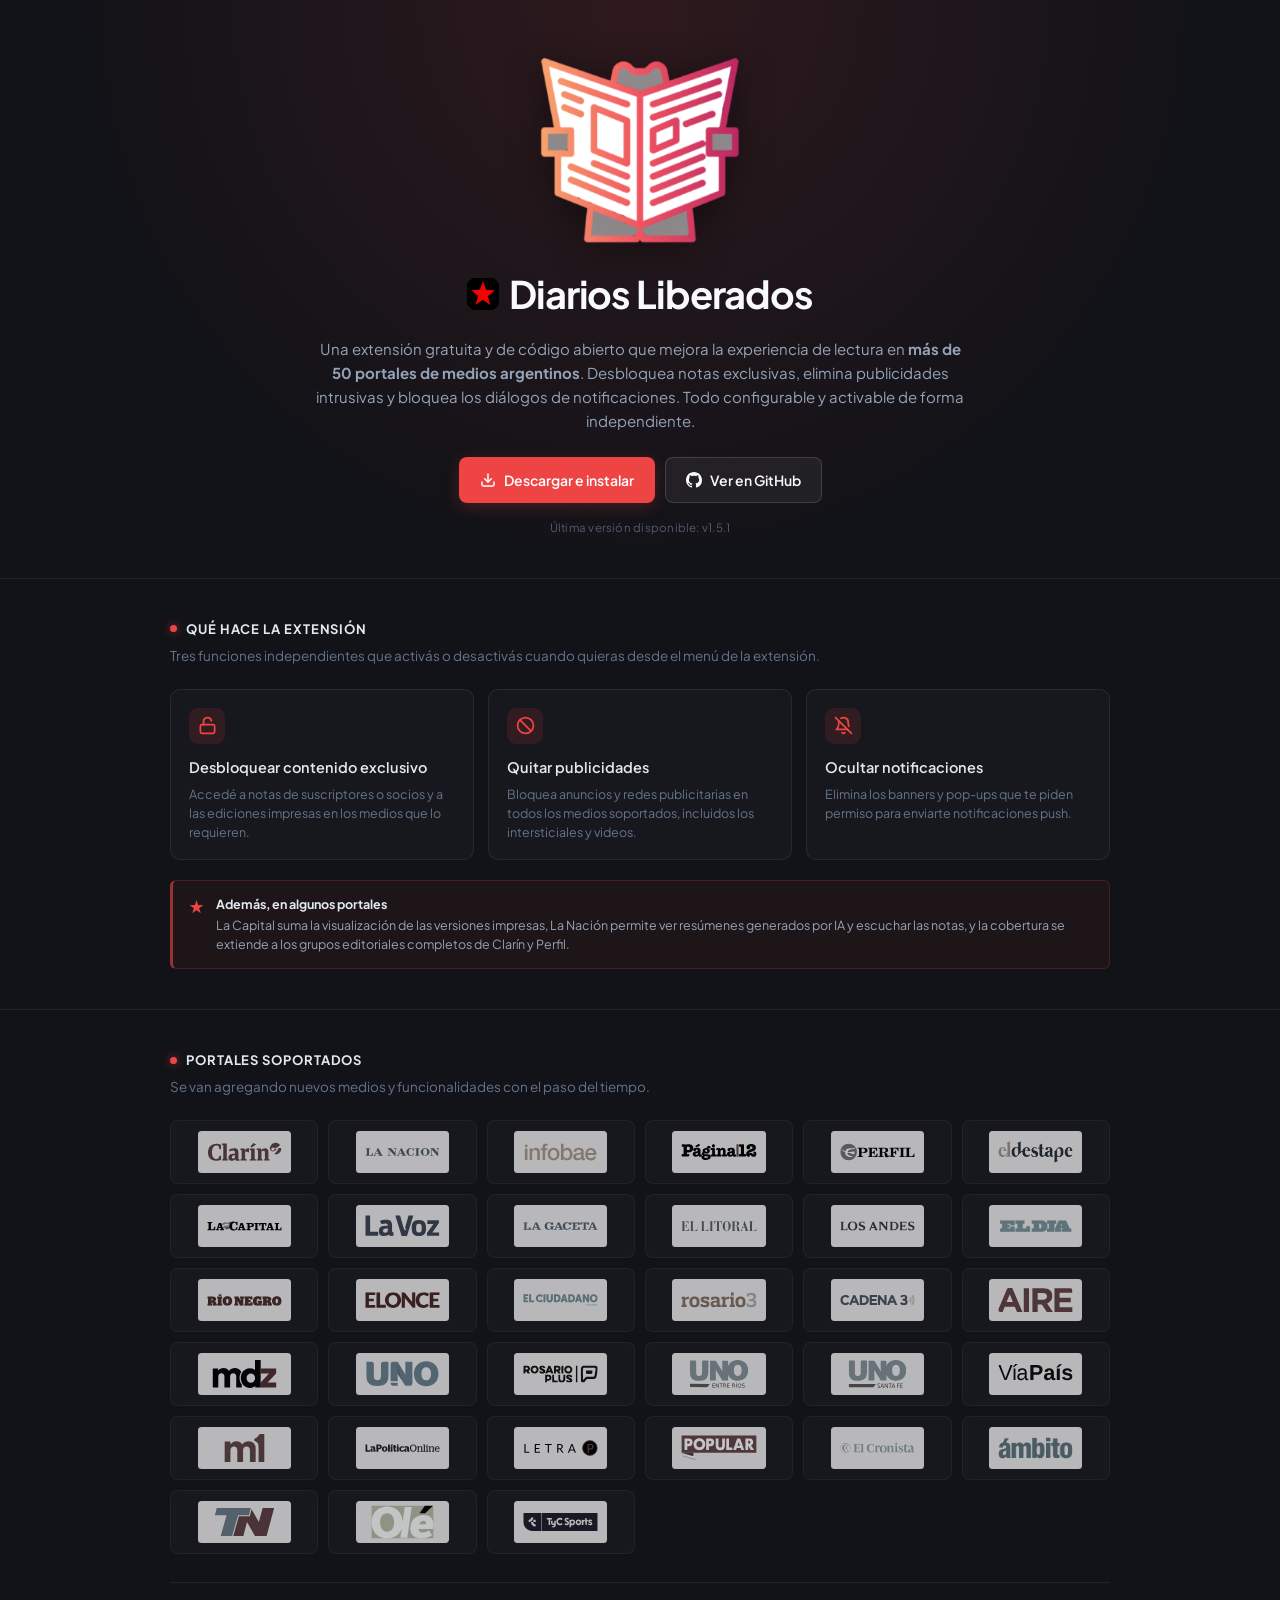
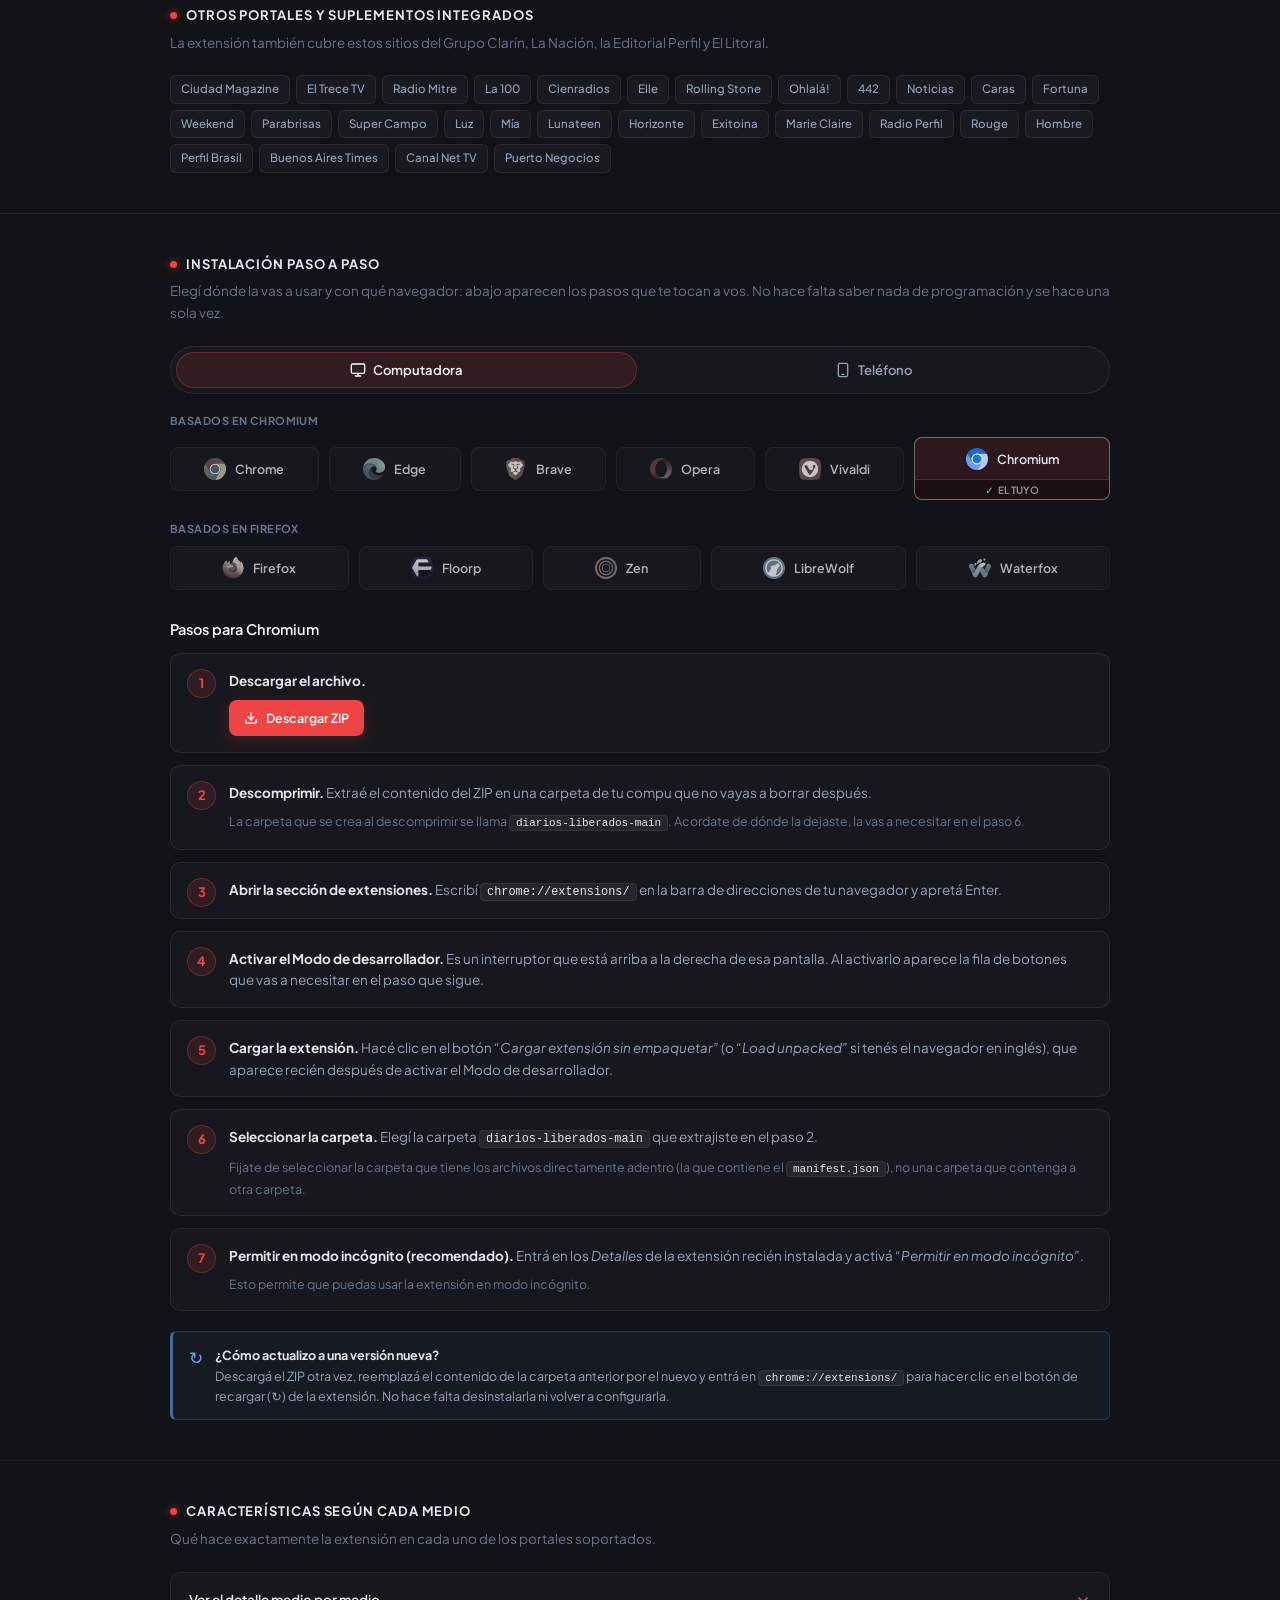
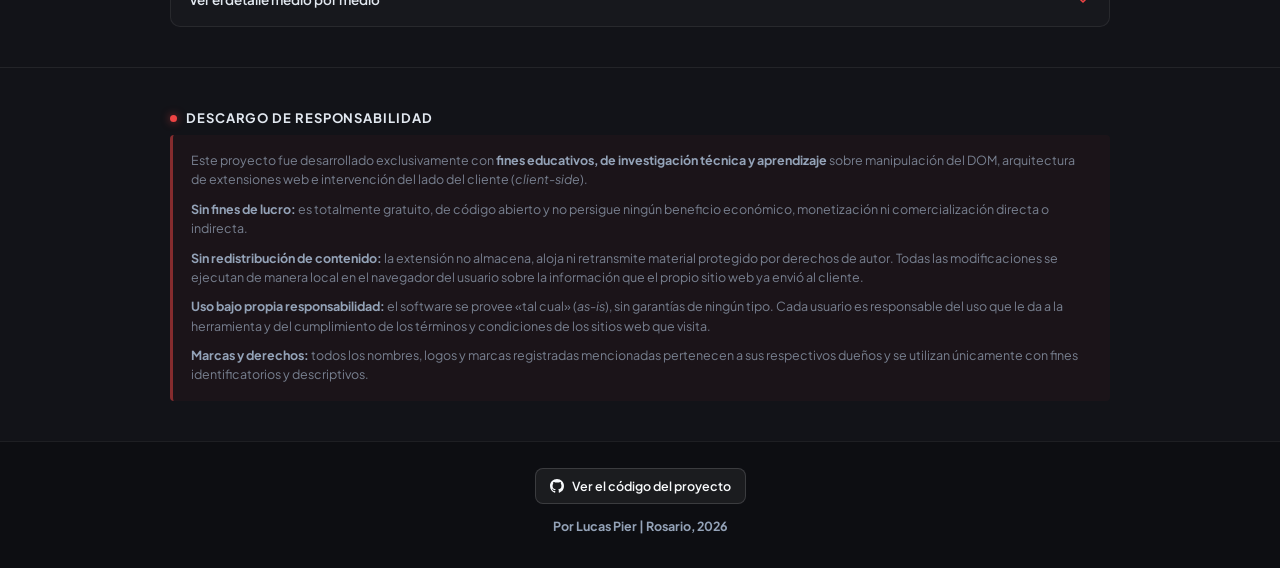
==== commit 607216d9: "fix(landing): se corrigen los textos de la pantalla de extensiones en Chromium" ====
--- a/index.html
+++ b/index.html
@@ -333,32 +333,50 @@
                             <p class="navegadores-grupo-titulo">Basados en Chromium</p>
                             <div class="navegadores-franja">
                                 <button type="button" class="navegador" data-navegador="chrome" data-camino="chromium"
-                                    data-esquema="chrome" data-nombre="Chrome">
+                                    data-esquema="chrome" data-nombre="Chrome"
+                                    data-boton-cargar="Cargar extensión sin empaquetar"
+                                    data-interruptor="Modo de desarrollador"
+                                    data-interruptor-donde="arriba a la derecha">
                                     <img src="imagenes/navegadores/chrome.svg" alt="" width="22" height="22">
                                     <span>Chrome</span>
                                 </button>
                                 <button type="button" class="navegador" data-navegador="edge" data-camino="chromium"
-                                    data-esquema="edge" data-nombre="Edge">
+                                    data-esquema="edge" data-nombre="Edge"
+                                    data-boton-cargar="Cargar desempaquetado"
+                                    data-interruptor="Modo para desarrolladores"
+                                    data-interruptor-donde="abajo a la izquierda">
                                     <img src="imagenes/navegadores/edge.svg" alt="" width="22" height="22">
                                     <span>Edge</span>
                                 </button>
                                 <button type="button" class="navegador" data-navegador="brave" data-camino="chromium"
-                                    data-esquema="brave" data-nombre="Brave">
+                                    data-esquema="brave" data-nombre="Brave"
+                                    data-boton-cargar="Cargar extensión sin empaquetar"
+                                    data-interruptor="Modo de desarrollador"
+                                    data-interruptor-donde="arriba a la derecha">
                                     <img src="imagenes/navegadores/brave.svg" alt="" width="22" height="22">
                                     <span>Brave</span>
                                 </button>
                                 <button type="button" class="navegador" data-navegador="opera" data-camino="chromium"
-                                    data-esquema="opera" data-nombre="Opera">
+                                    data-esquema="opera" data-nombre="Opera"
+                                    data-boton-cargar="Cargar extensión sin empaquetar"
+                                    data-interruptor="Modo de desarrollador"
+                                    data-interruptor-donde="arriba a la derecha">
                                     <img src="imagenes/navegadores/opera.svg" alt="" width="22" height="22">
                                     <span>Opera</span>
                                 </button>
                                 <button type="button" class="navegador" data-navegador="vivaldi" data-camino="chromium"
-                                    data-esquema="vivaldi" data-nombre="Vivaldi">
+                                    data-esquema="vivaldi" data-nombre="Vivaldi"
+                                    data-boton-cargar="Cargar extensión sin empaquetar"
+                                    data-interruptor="Modo de desarrollador"
+                                    data-interruptor-donde="arriba a la derecha">
                                     <img src="imagenes/navegadores/vivaldi.svg" alt="" width="22" height="22">
                                     <span>Vivaldi</span>
                                 </button>
                                 <button type="button" class="navegador" data-navegador="chromium" data-camino="chromium"
-                                    data-esquema="chrome" data-nombre="Chromium">
+                                    data-esquema="chrome" data-nombre="Chromium"
+                                    data-boton-cargar="Cargar extensión sin empaquetar"
+                                    data-interruptor="Modo de desarrollador"
+                                    data-interruptor-donde="arriba a la derecha">
                                     <img src="imagenes/navegadores/chromium.svg" alt="" width="22" height="22">
                                     <span>Chromium</span>
                                 </button>
@@ -435,13 +453,18 @@
                                     <code>opera://extensions/</code> o <code>vivaldi://extensions/</code>.</span>
                             </li>
                             <li>
-                                <strong>Activar el Modo de desarrollador.</strong> Es un interruptor que suele estar
-                                arriba a la derecha de esa pantalla.
-                            </li>
-                            <li>
-                                <strong>Cargar la extensión.</strong> Hacé clic en el botón <em>“Cargar
-                                    descomprimida”</em> (o <em>“Load unpacked”</em>), que aparece recién después de
-                                activar el modo de desarrollador.
+                                <strong>Activar el <span data-token="interruptor">Modo de
+                                        desarrollador</span>.</strong> Es un interruptor que está <span
+                                    data-token="interruptor-donde">arriba a la derecha</span> de esa pantalla. Al
+                                activarlo aparece la fila de botones que vas a necesitar en el paso que sigue.
+                            </li>
+                            <li>
+                                <strong>Cargar la extensión.</strong> Hacé clic en el botón <em>“<span
+                                        data-token="boton-cargar">Cargar extensión sin empaquetar</span>”</em> (o <em>“Load
+                                    unpacked”</em> si tenés el navegador en inglés), que aparece recién después de
+                                activar el <span data-token="interruptor">Modo de desarrollador</span>.
+                                <span class="paso-extra" data-generico>En Edge el botón se llama <em>“Cargar
+                                        desempaquetado”</em>.</span>
                             </li>
                             <li>
                                 <strong>Seleccionar la carpeta.</strong> Elegí la carpeta
--- a/css/landing.css
+++ b/css/landing.css
@@ -706,11 +706,19 @@
    todo el ancho de la tarjeta quedan enormes y desproporcionadas. */
 .paso-captura {
     display: block;
+    /* Excepción al `border-box` global: con él, el borde de 1px se descuenta
+       del ancho de la imagen (una captura de 660 px se dibuja en 658 y, por
+       `height: auto`, el alto cae de 300 a 299). Son dos píxeles, pero la
+       captura deja de estar a escala 1:1 y el reescalado se nota justo en el
+       texto de la interfaz, que es lo único que el usuario viene a leer acá. */
+    box-sizing: content-box;
     /* Sin `width: 100%`: las capturas se muestran a su tamaño real y sólo se
-       achican si no entran. Estirar una captura de 464 px hasta el ancho de la
+       achican si no entran. Estirar una captura de 460 px hasta el ancho de la
        tarjeta la deja borrosa, que es justo lo que no querés en la imagen que
-       el usuario va a comparar contra su pantalla. */
-    max-width: 100%;
+       el usuario va a comparar contra su pantalla.
+       El `calc` descuenta el borde que `content-box` dejó afuera del cálculo:
+       sin él, una captura más ancha que la tarjeta se pasaría por 2 px. */
+    max-width: calc(100% - 2px);
     height: auto;
     margin-top: 10px;
     border: 1px solid var(--border-strong);
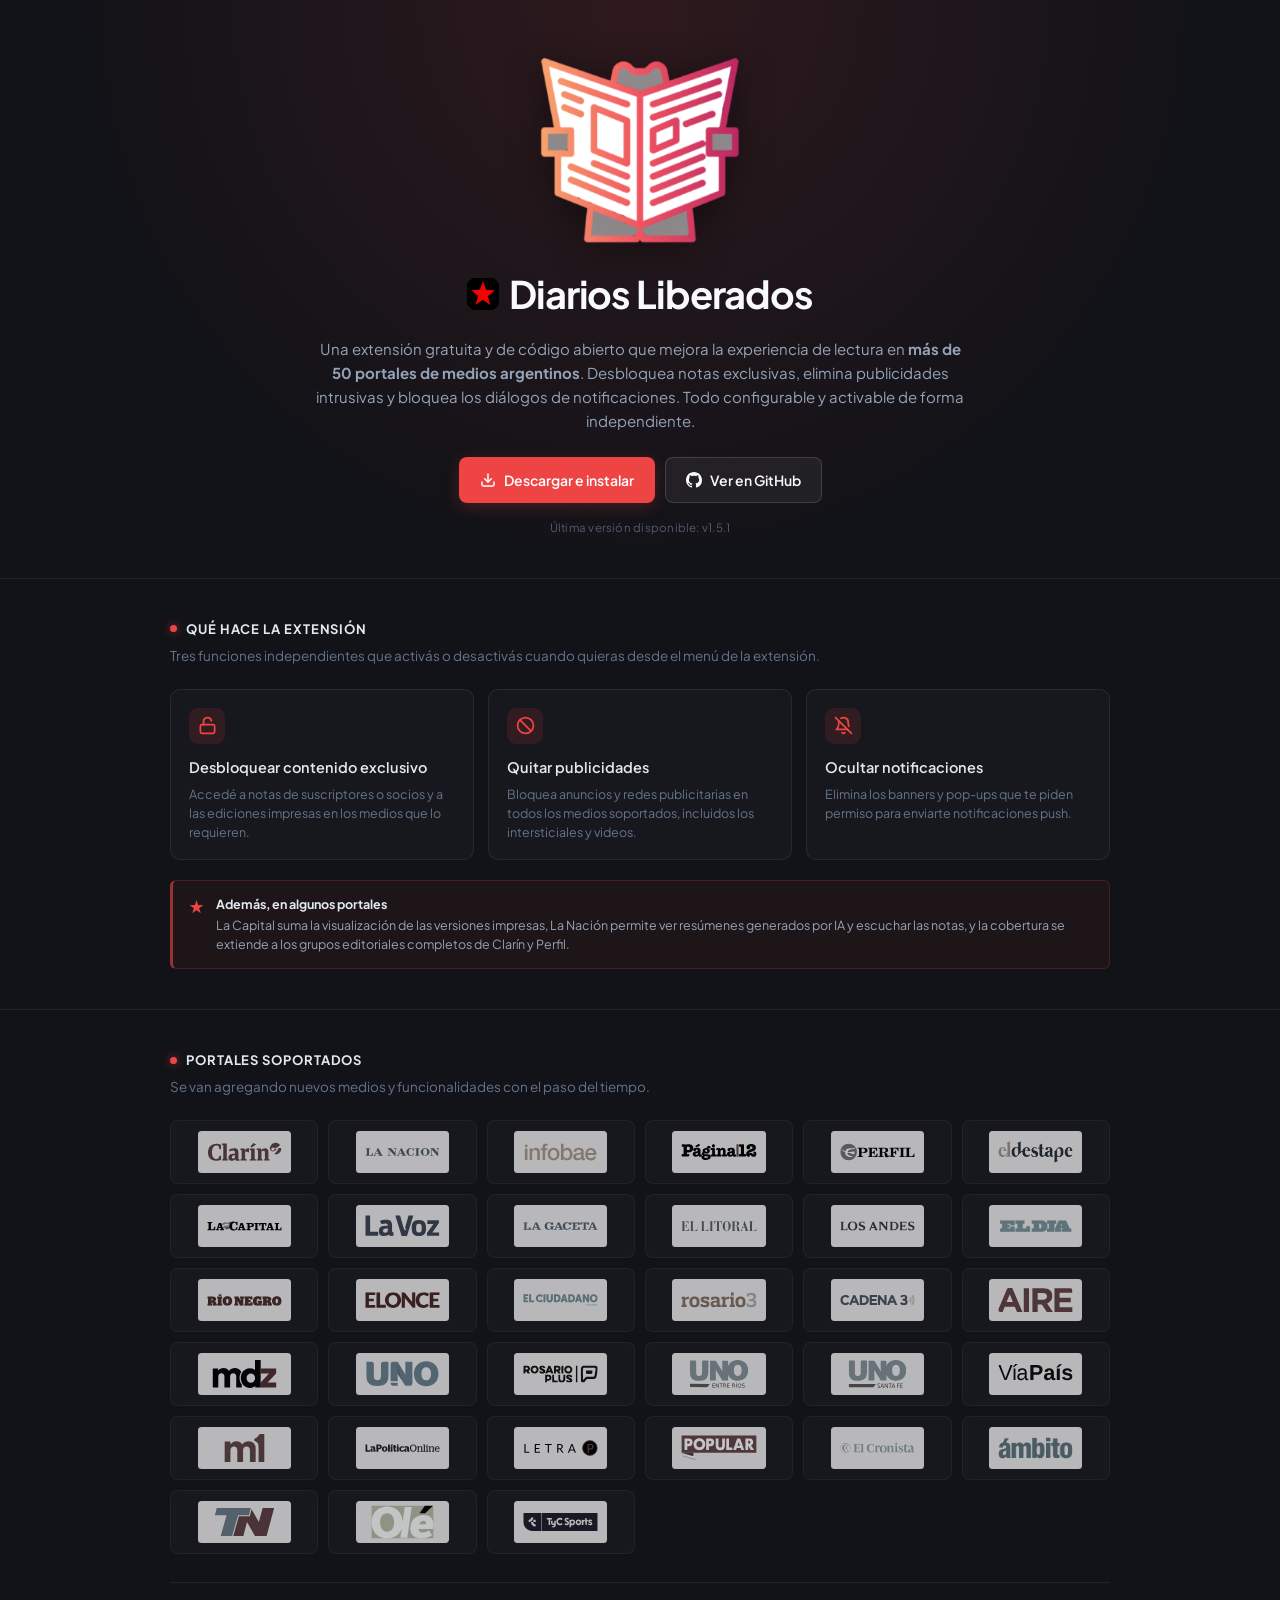
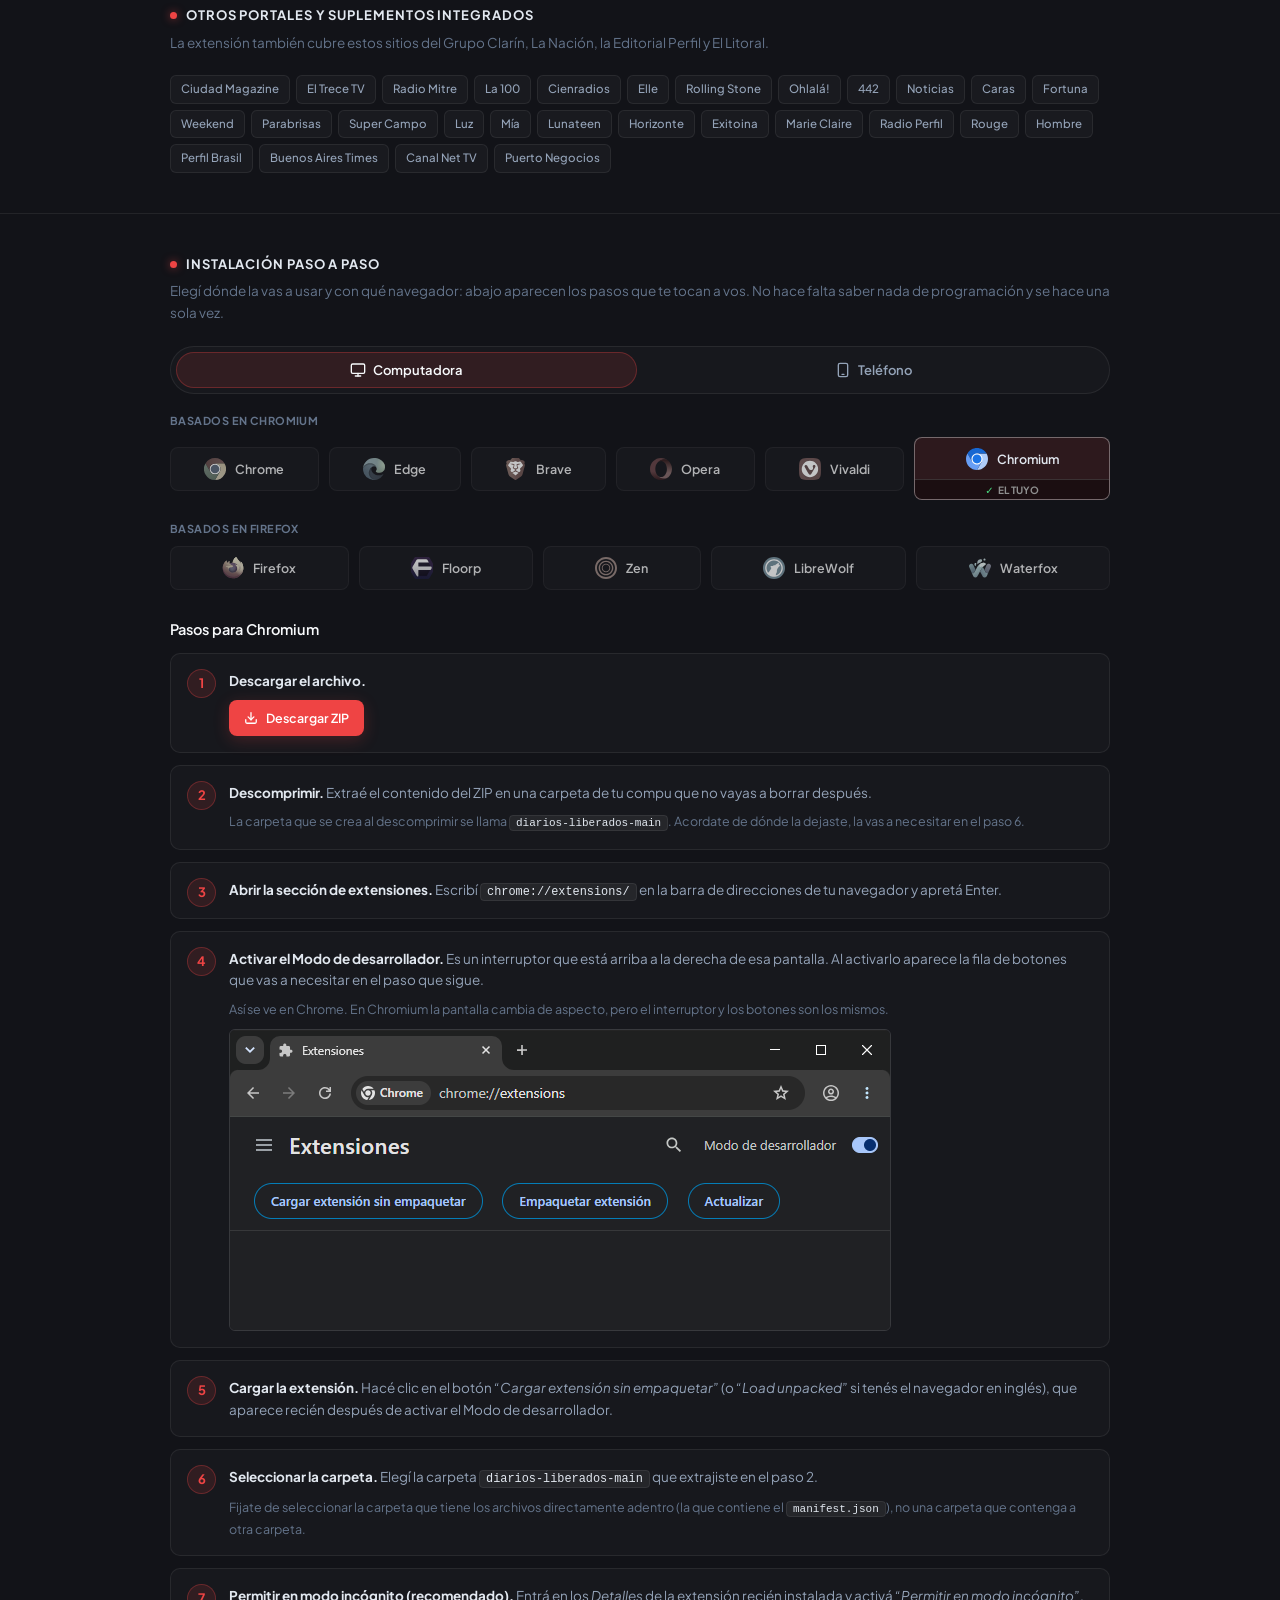
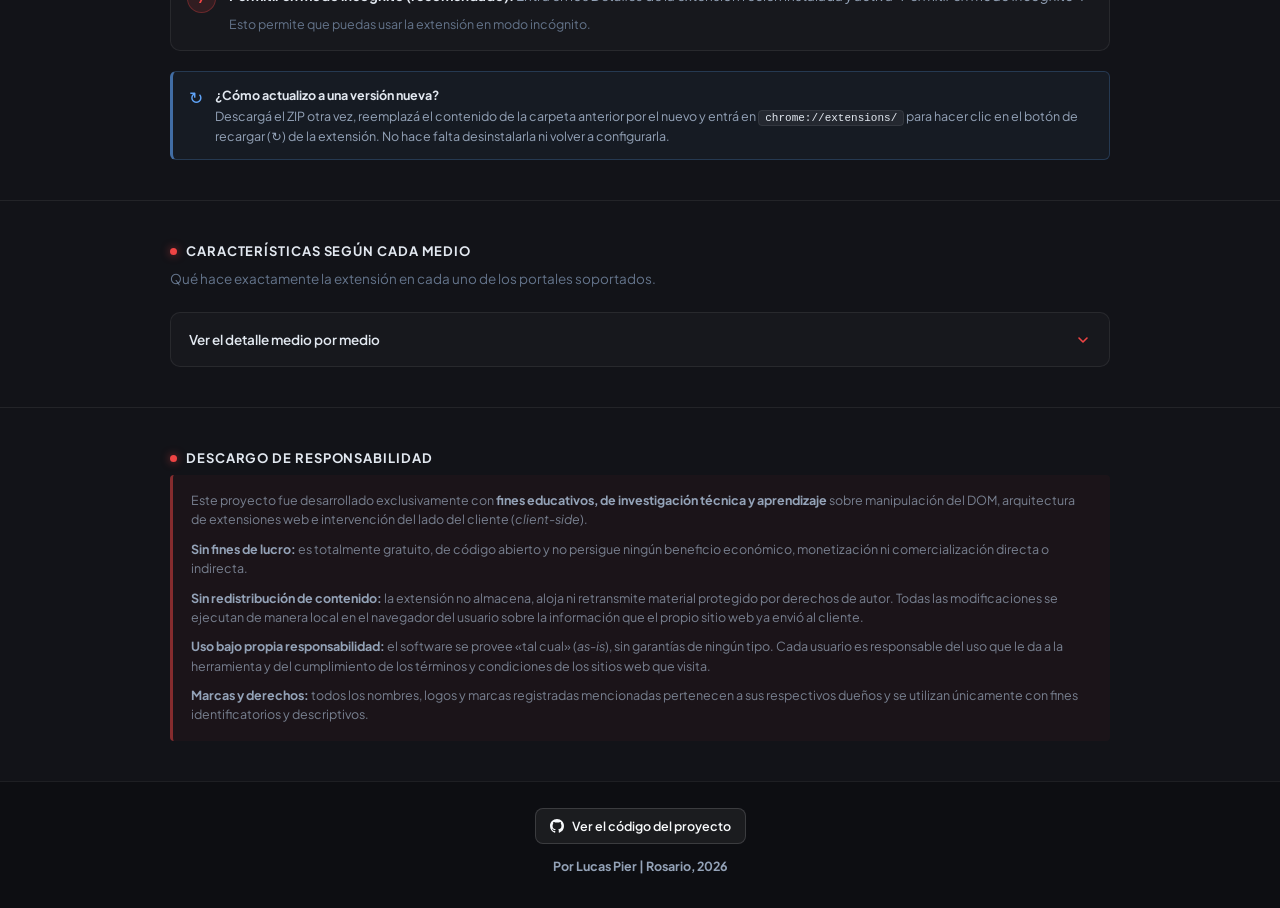
==== commit bcf244a8: "feat(landing): se suman capturas del modo de desarrollador de Chrome y Edge" ====
--- a/index.html
+++ b/index.html
@@ -336,7 +336,8 @@
                                     data-esquema="chrome" data-nombre="Chrome"
                                     data-boton-cargar="Cargar extensión sin empaquetar"
                                     data-interruptor="Modo de desarrollador"
-                                    data-interruptor-donde="arriba a la derecha">
+                                    data-interruptor-donde="arriba a la derecha"
+                                    data-captura="chrome">
                                     <img src="imagenes/navegadores/chrome.svg" alt="" width="22" height="22">
                                     <span>Chrome</span>
                                 </button>
@@ -344,7 +345,8 @@
                                     data-esquema="edge" data-nombre="Edge"
                                     data-boton-cargar="Cargar desempaquetado"
                                     data-interruptor="Modo para desarrolladores"
-                                    data-interruptor-donde="abajo a la izquierda">
+                                    data-interruptor-donde="abajo a la izquierda"
+                                    data-captura="edge">
                                     <img src="imagenes/navegadores/edge.svg" alt="" width="22" height="22">
                                     <span>Edge</span>
                                 </button>
@@ -457,6 +459,19 @@
                                         desarrollador</span>.</strong> Es un interruptor que está <span
                                     data-token="interruptor-donde">arriba a la derecha</span> de esa pantalla. Al
                                 activarlo aparece la fila de botones que vas a necesitar en el paso que sigue.
+                                <span class="paso-extra" data-captura-ajena>Así se ve en Chrome. En <span
+                                        data-token="nombre">los demás navegadores</span> la pantalla cambia de aspecto,
+                                    pero el interruptor y los botones son los mismos.</span>
+                                <img class="paso-captura" data-captura="chrome" width="660" height="300"
+                                    src="imagenes/instalacion/chrome-modo-desarrollador.png"
+                                    alt="La pantalla de extensiones de Chrome con el interruptor «Modo de desarrollador» activado y la fila de botones «Cargar extensión sin empaquetar», «Empaquetar extensión» y «Actualizar»" loading="lazy">
+                                <span class="paso-extra" data-generico>Y así se ve en Edge, que es la excepción:
+                                    el interruptor se llama <em>“Modo para desarrolladores”</em>, está abajo a la
+                                    izquierda, y el botón del paso que sigue es <em>“Cargar
+                                        desempaquetado”</em>:</span>
+                                <img class="paso-captura" data-captura="edge" width="1105" height="512"
+                                    src="imagenes/instalacion/edge-modo-desarrollador.png"
+                                    alt="La pantalla de extensiones de Microsoft Edge con el interruptor «Modo para desarrolladores» activado abajo a la izquierda y los botones «Cargar desempaquetado», «Extensión del paquete» y «Actualizar»" loading="lazy">
                             </li>
                             <li>
                                 <strong>Cargar la extensión.</strong> Hacé clic en el botón <em>“<span
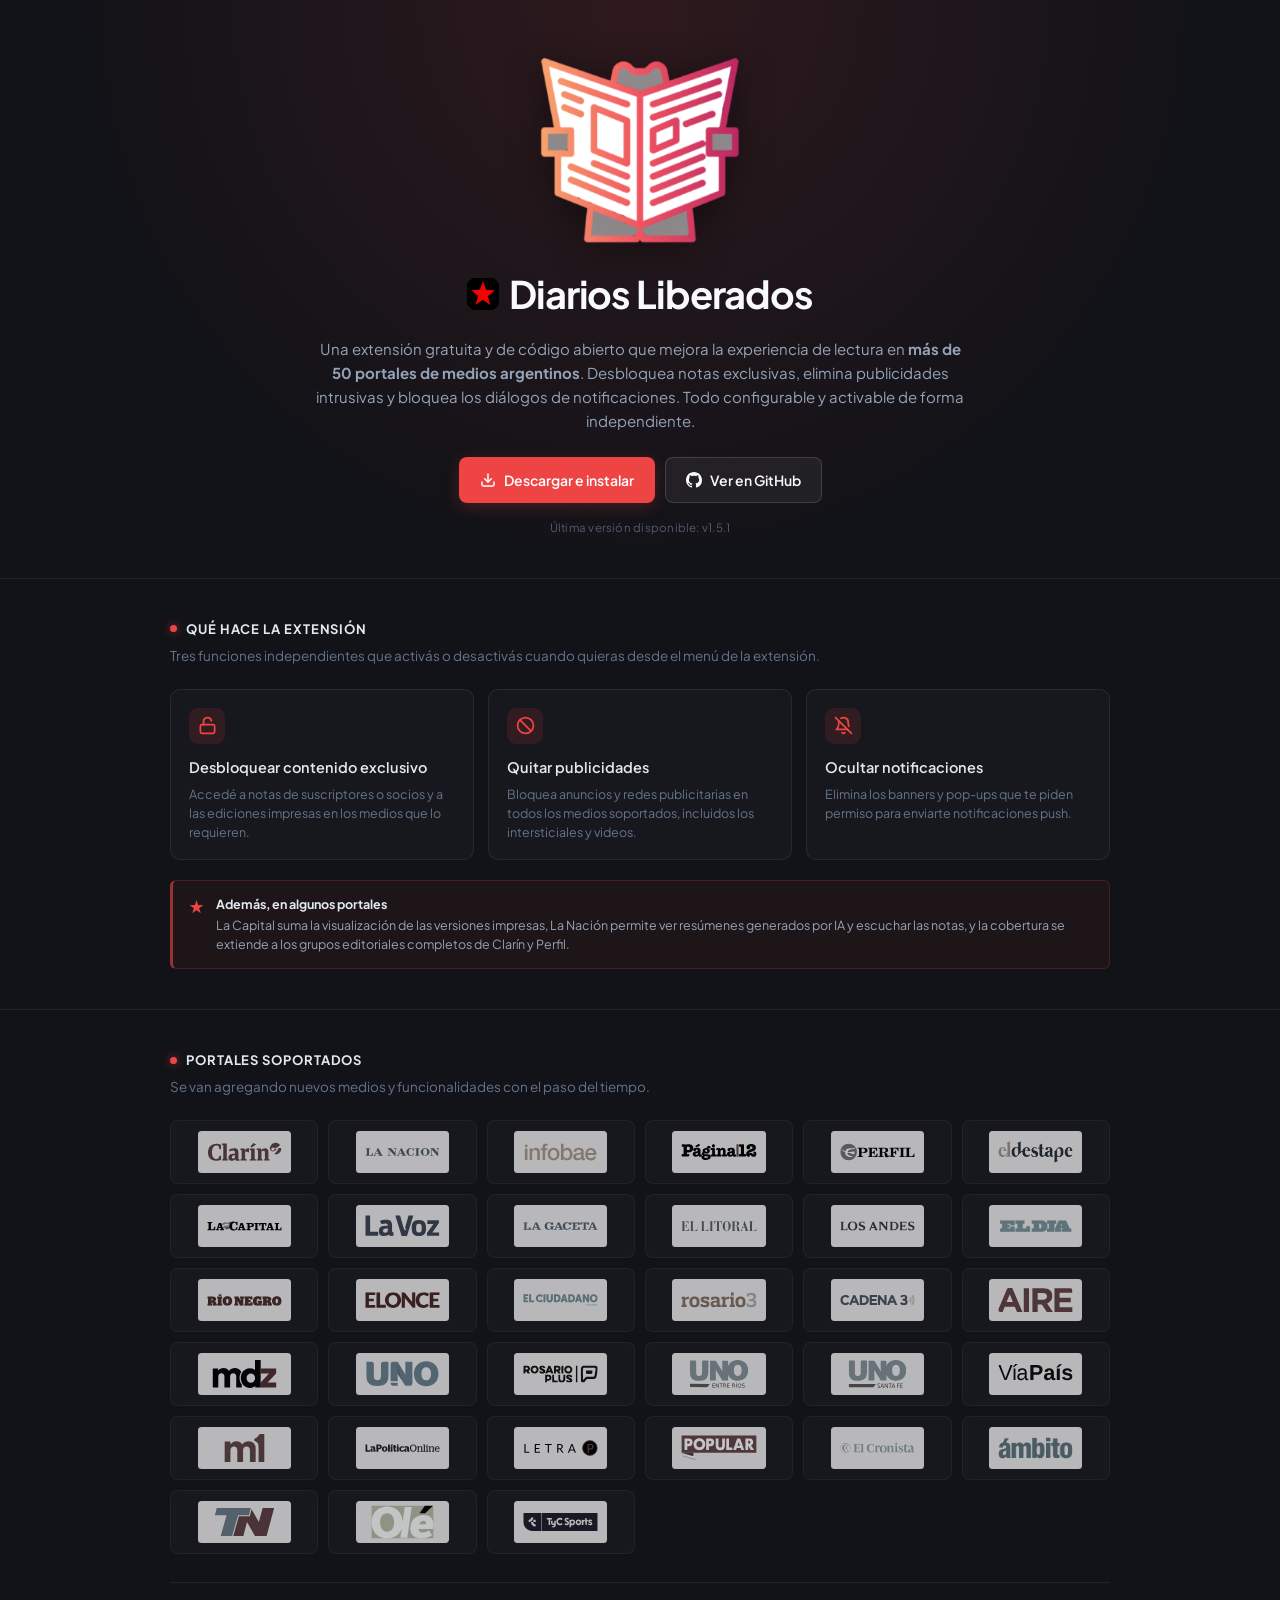
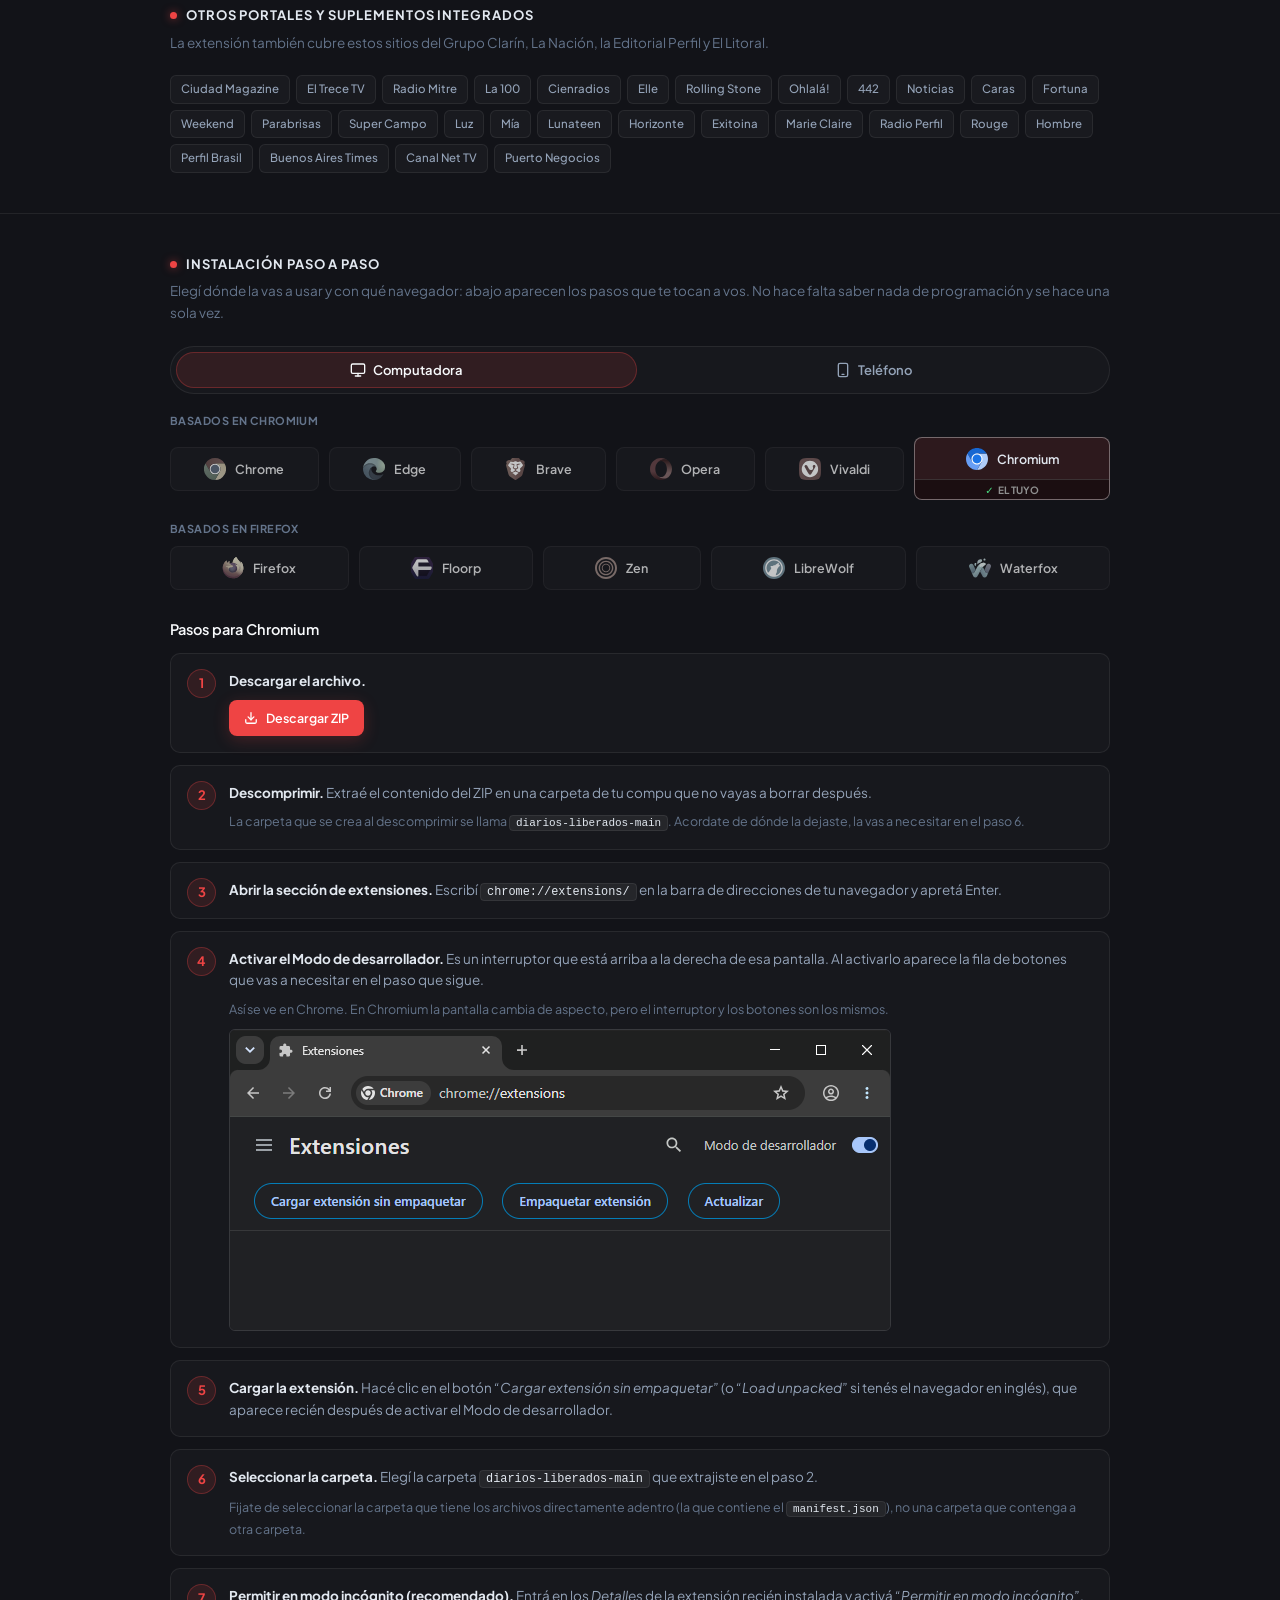
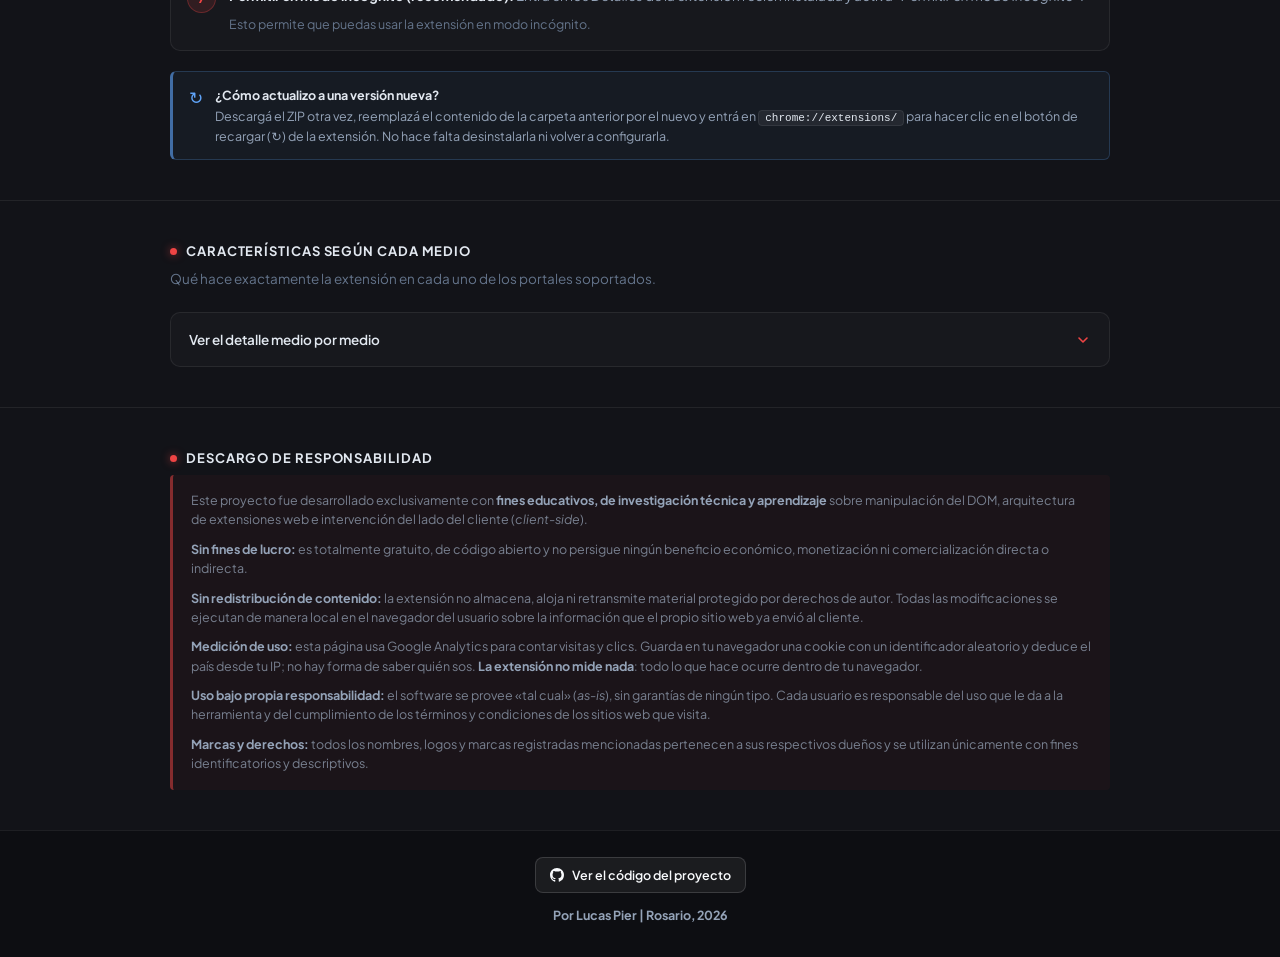
==== commit be89506b: "feat(landing): se agrega medición de uso con Google Analytics 4" ====
--- a/index.html
+++ b/index.html
@@ -73,6 +73,10 @@
         "codeRepository": "https://github.com/LucasPier/diarios-liberados"
     }
     </script>
+
+    <!-- Medición de uso (GA4). Va con `defer` y no bloquea nada: si un
+         bloqueador lo voltea, la página funciona exactamente igual. -->
+    <script src="js/analytics.js" defer></script>
 </head>
 
 <body>
@@ -93,7 +97,7 @@
             </p>
 
             <div class="hero-actions">
-                <a class="btn btn-accent" href="#instalacion">
+                <a class="btn btn-accent" href="#instalacion" data-cta-instalacion>
                     <svg width="16" height="16" viewBox="0 0 24 24" fill="none" stroke="currentColor" stroke-width="2.2"
                         stroke-linecap="round" stroke-linejoin="round" aria-hidden="true">
                         <path d="M21 15v4a2 2 0 0 1-2 2H5a2 2 0 0 1-2-2v-4" />
@@ -1012,6 +1016,10 @@
                         material protegido por derechos de autor. Todas las modificaciones se ejecutan de manera local
                         en el navegador del usuario sobre la información que el propio sitio web ya envió al cliente.
                     </p>
+                    <p><strong>Medición de uso:</strong> esta página usa Google Analytics para contar visitas y clics.
+                        Guarda en tu navegador una cookie con un identificador aleatorio y deduce el país desde tu IP;
+                        no hay forma de saber quién sos. <strong>La extensión no mide nada</strong>: todo lo que hace
+                        ocurre dentro de tu navegador.</p>
                     <p><strong>Uso bajo propia responsabilidad:</strong> el software se provee «tal cual»
                         (<em>as-is</em>), sin garantías de ningún tipo. Cada usuario es responsable del uso que le da a
                         la herramienta y del cumplimiento de los términos y condiciones de los sitios web que visita.
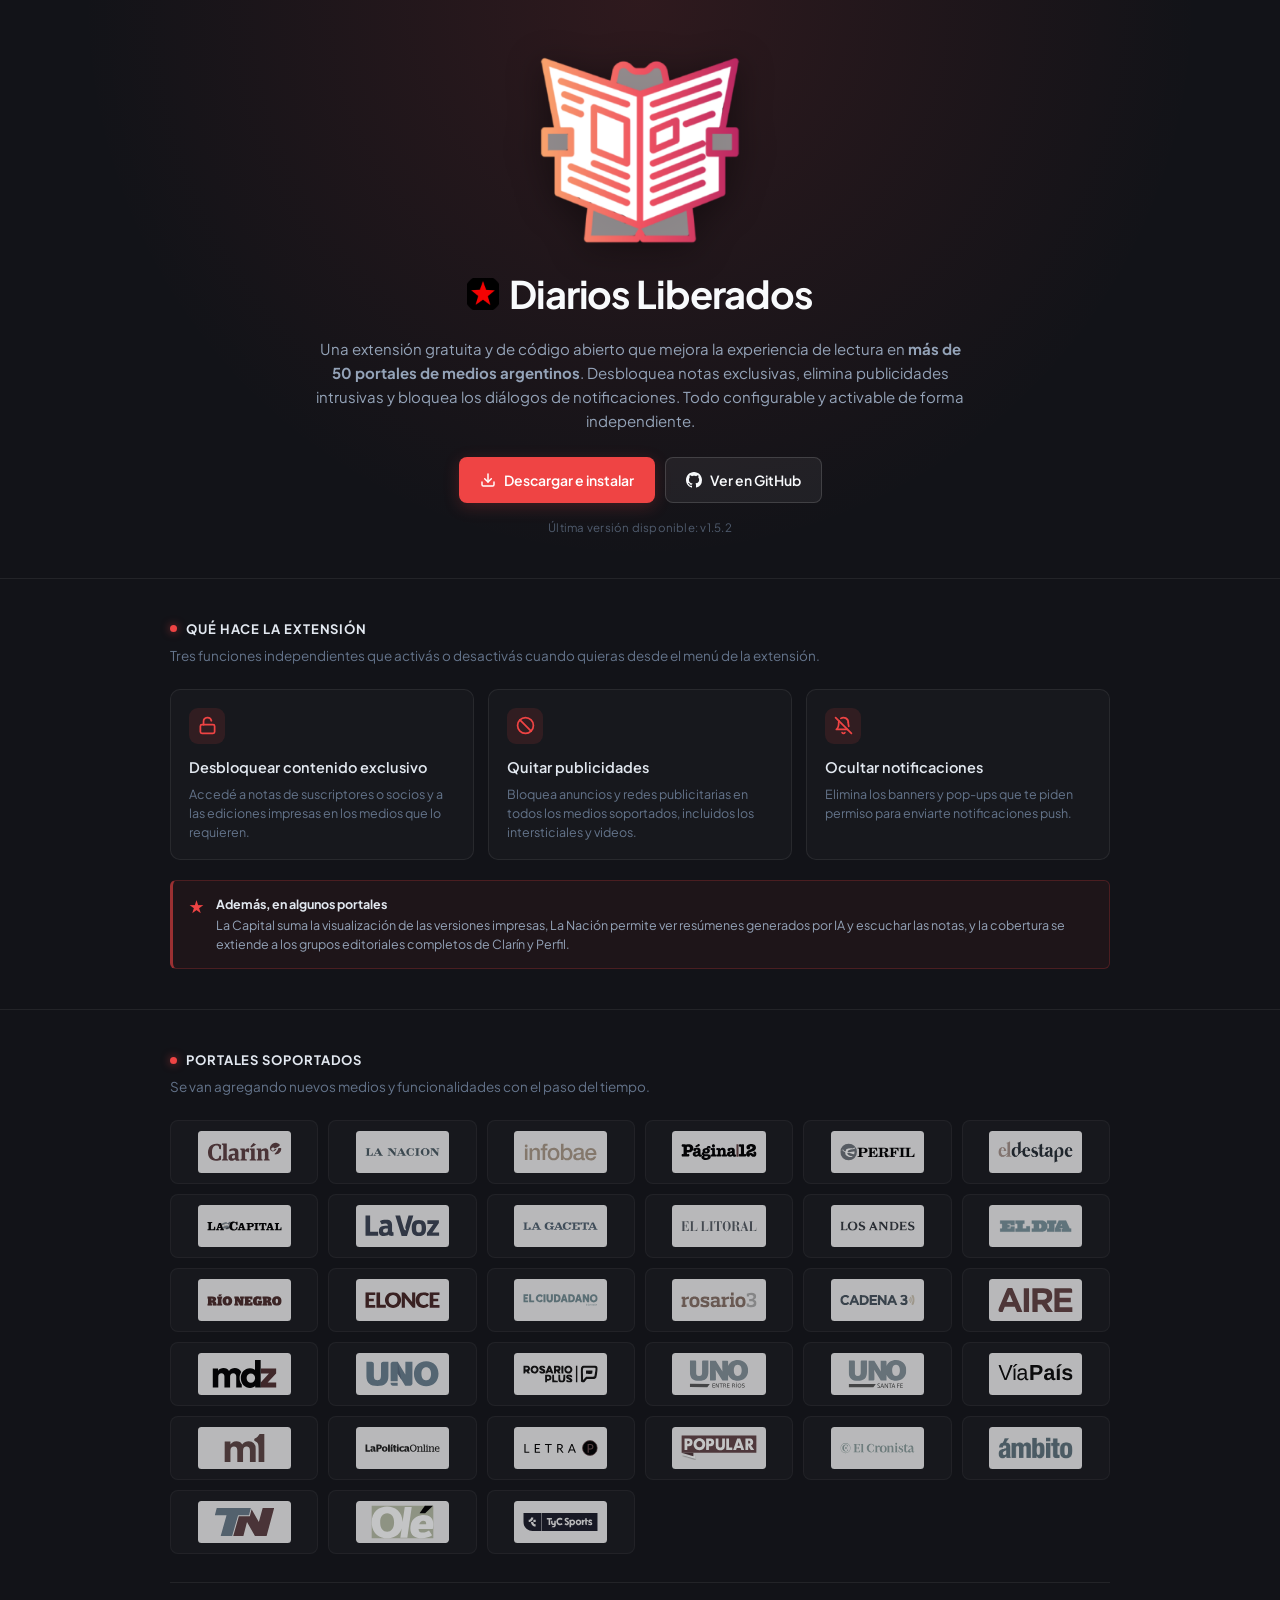
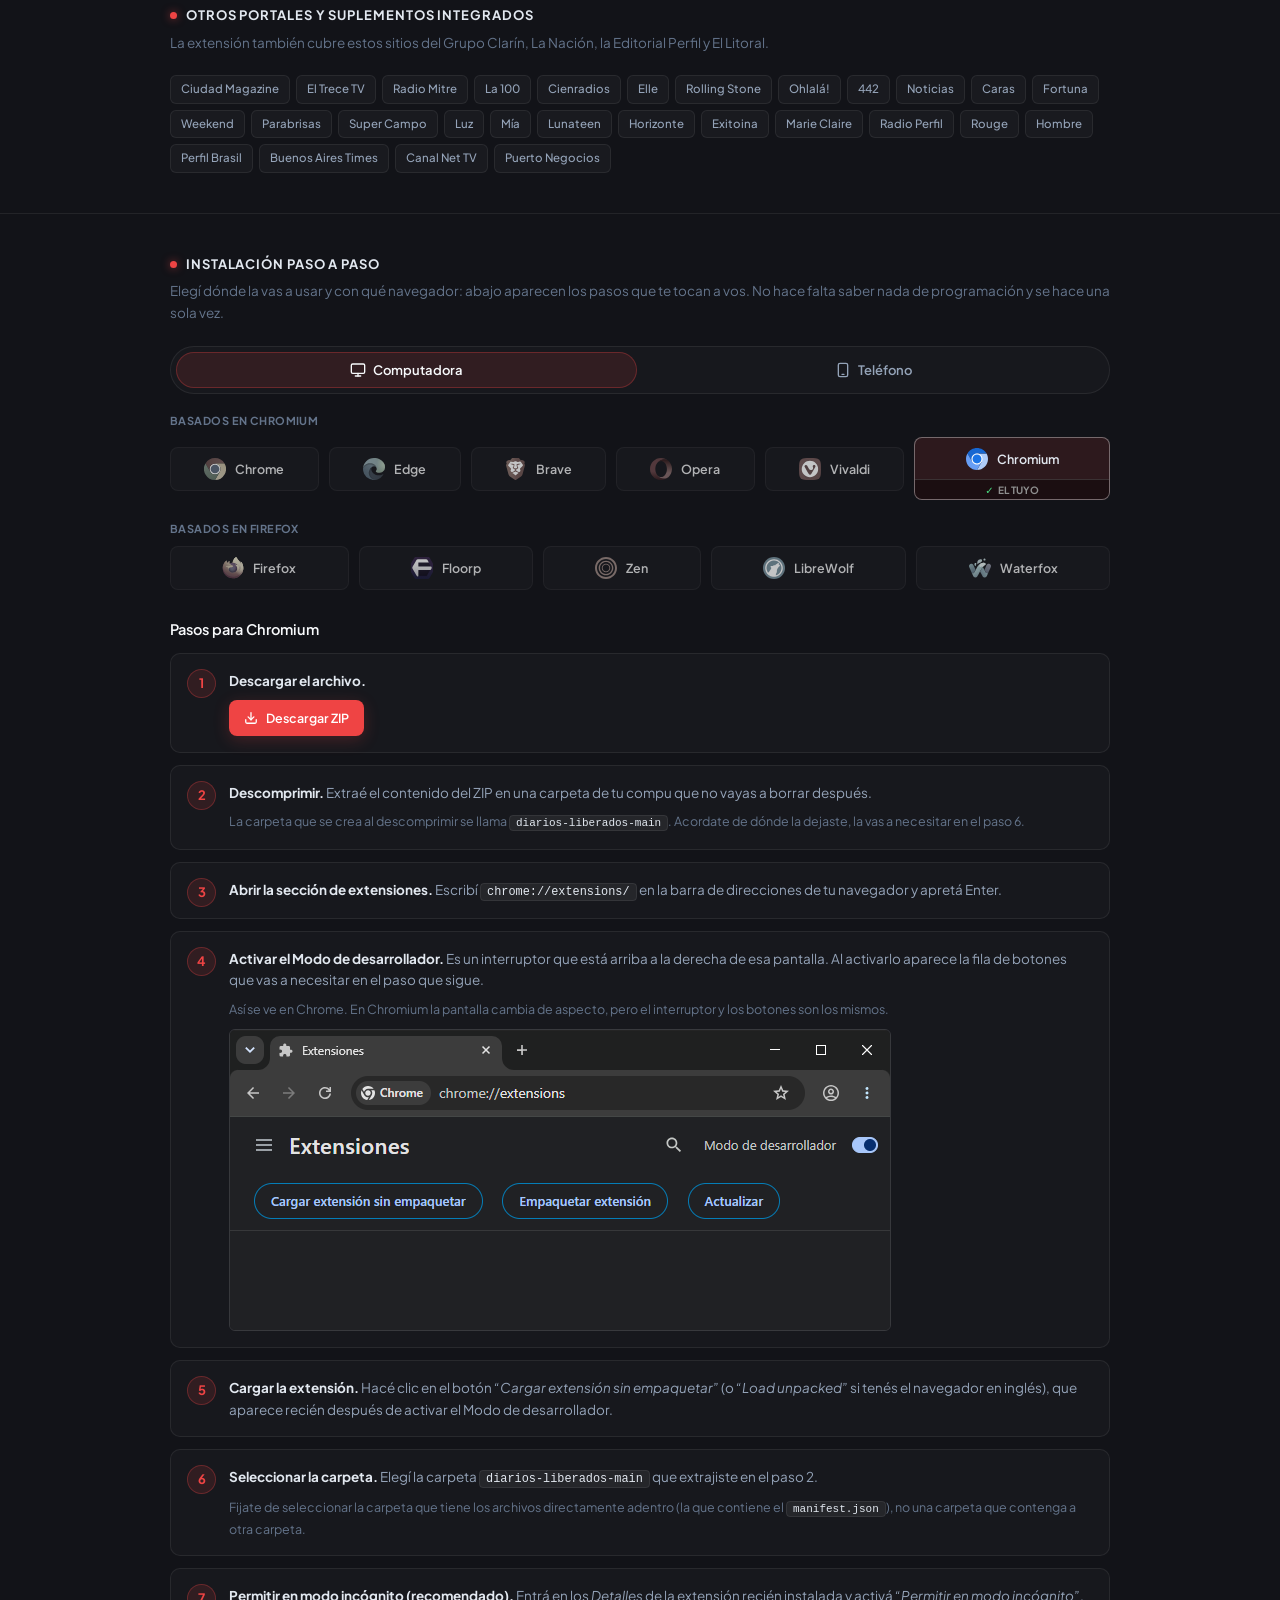
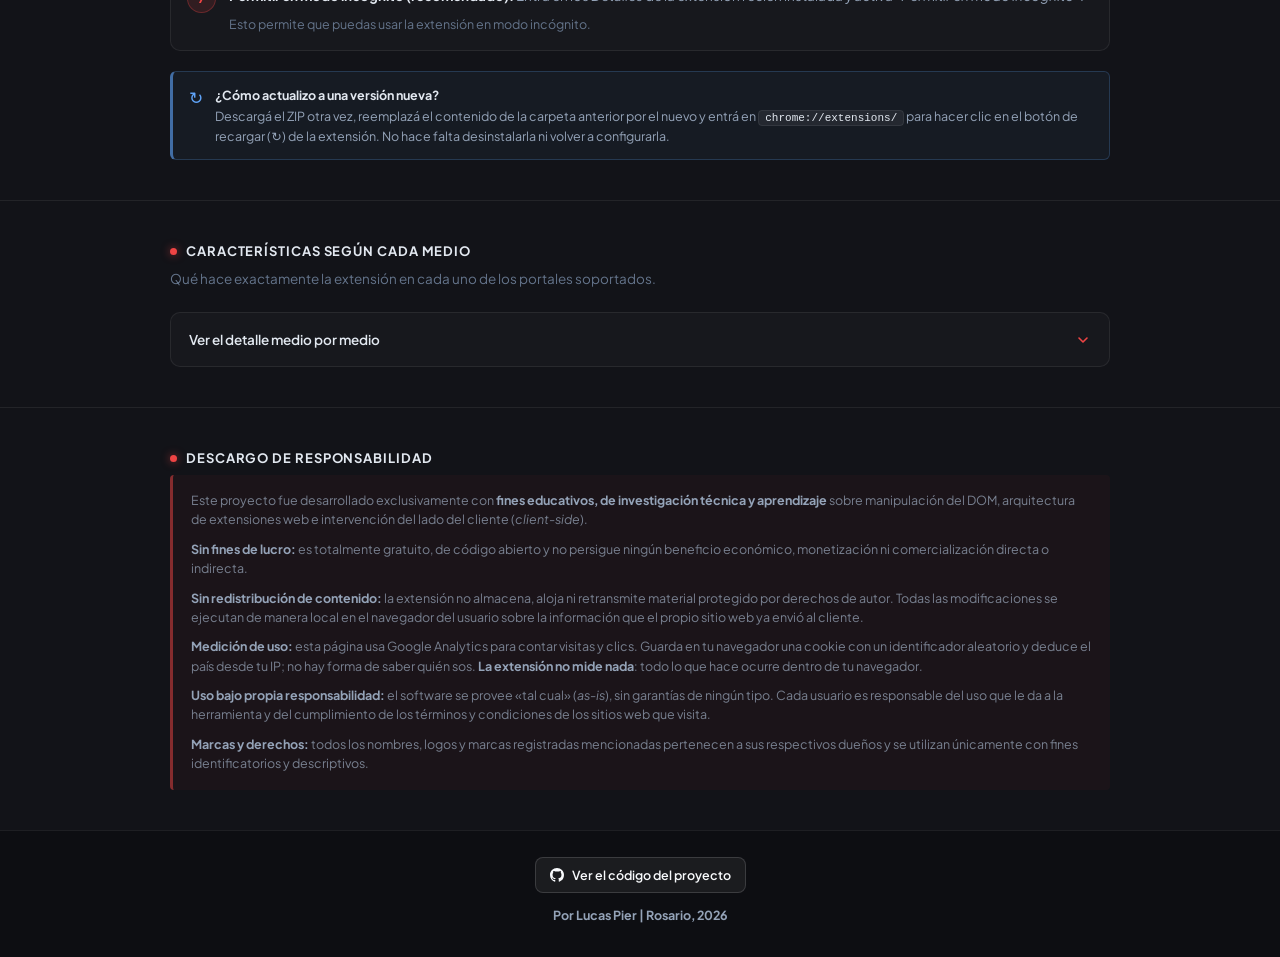
==== commit 9e3a44bb: "fix(landing): se aclara que en Firefox para Android la extensión se actualiza sola" ====
--- a/index.html
+++ b/index.html
@@ -659,8 +659,7 @@
                             <span class="callout-icon" aria-hidden="true">↻</span>
                             <p>
                                 <strong>¿Cómo actualizo a una versión nueva?</strong>
-                                Repetí la instalación: descargá el archivo otra vez y volvé a instalarlo desde
-                                <em>Ajustes</em>. No perdés la configuración que tengas puesta.
+                                No tenés que hacer nada: la extensión se actualiza sola.
                             </p>
                         </div>
                     </div>
